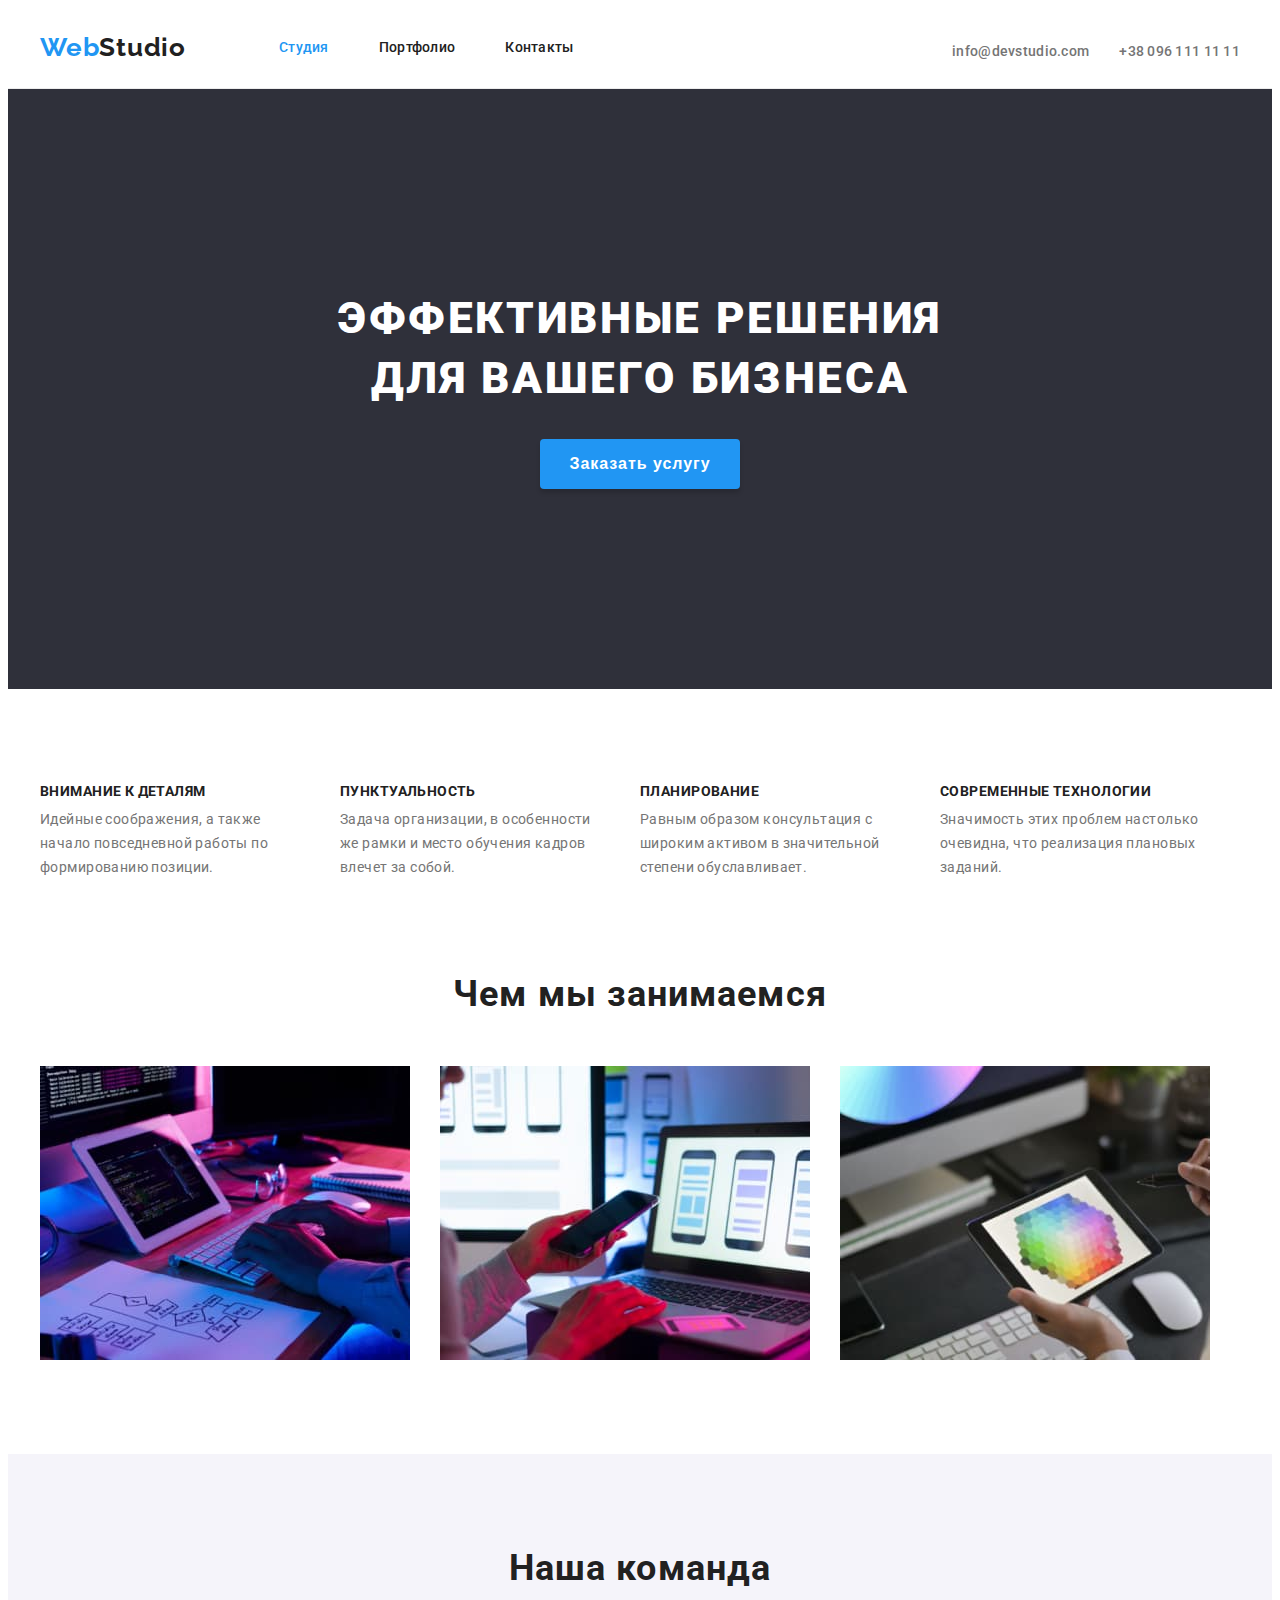
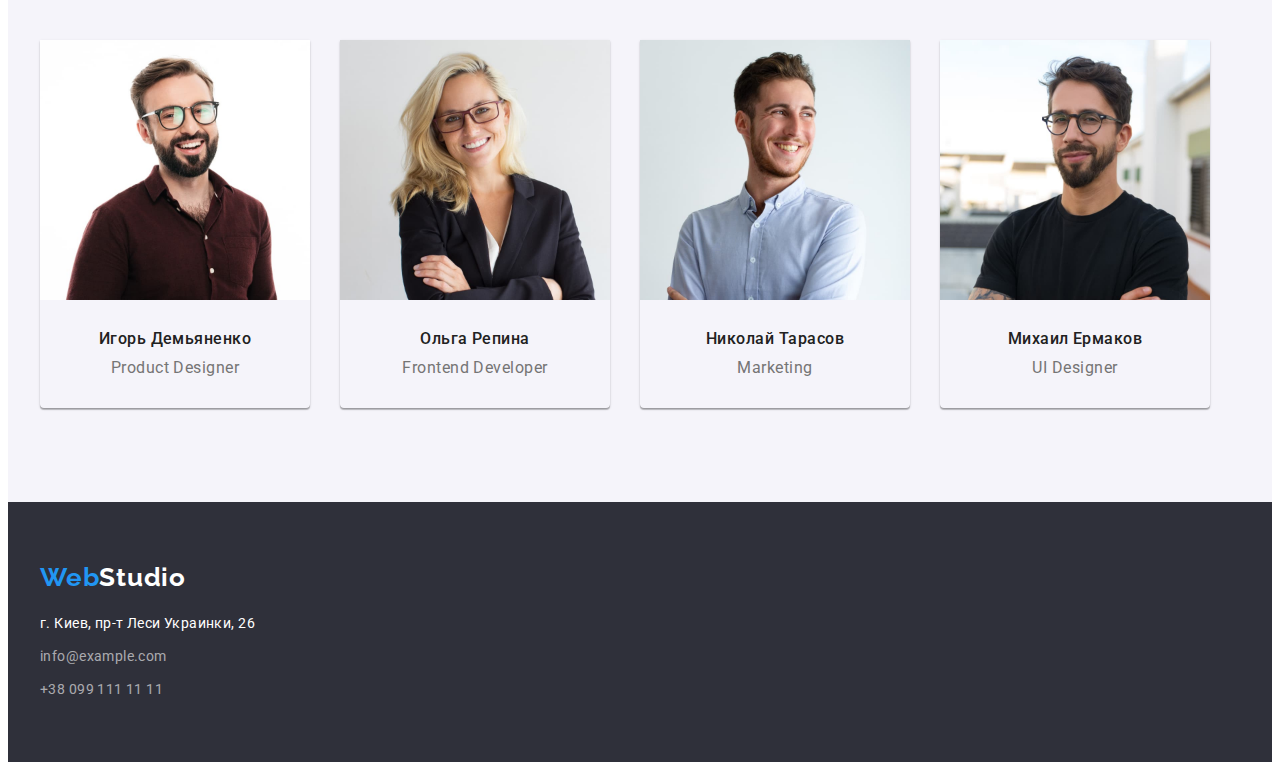
==== index.html @ 8a0d707d "добавляет исходные файлы" ====
<!DOCTYPE html>
<html lang="ru">
  <head>
    <meta charset="UTF-8" />
    <meta http-equiv="X-UA-Compatible" content="IE=edge" />
    <meta name="viewport" content="width=device-width, initial-scale=1.0" />
    <title>WebStudio - еффективные решения для вашего бизнеса</title>

    <link
      rel="stylesheet"
      href="https://cdnjs.cloudflare.com/ajax/libs/modern-normalize/1.1.0/modern-normalize.min.css"
      integrity="sha512-wpPYUAdjBVSE4KJnH1VR1HeZfpl1ub8YT/NKx4PuQ5NmX2tKuGu6U/JRp5y+Y8XG2tV+wKQpNHVUX03MfMFn9Q=="
      crossorigin="anonymous"
      referrerpolicy="no-referrer"
    />
    <link rel="preconnect" href="https://fonts.gstatic.com" />
    <link
      href="https://fonts.googleapis.com/css2?family=Raleway:wght@700&family=Roboto:wght@400;500;700;900&display=swap"
      rel="stylesheet"
    />
    <link rel="stylesheet" href="./css/styles.css" />
  </head>

  <body>
    <!--HEADER-->
    <header class="header">
      <div class="header-section container">
        <nav class="navigation">
          <div class="nav-container">
            <a class="logo" href="./">
              <span class="logo-icon-color" lang="en">Web</span>Studio</a
            >
            <ul class="menu">
              <div class="menu-section">
                <li class="menu-item">
                  <a class="menu-link current" href="./">Студия</a>
                </li>
                <li class="menu-item">
                  <a class="menu-link" href="./portfolio.html">Портфолио</a>
                </li>
                <li class="menu-item">
                  <a class="menu-link" href="">Контакты</a>
                </li>
              </div>
            </ul>
          </div>
        </nav>
        <ul class="info-list">
          <li class="info-point">
            <a class="mail-link" href="mailto:info@devstudio.com"
              >info@devstudio.com</a
            >
          </li>
          <li class="info-point">
            <a class="tel-link" href="tel:+380961111111">+38 096 111 11 11</a>
          </li>
        </ul>
      </div>
    </header>

    <main>
      <!--HERO-->
      <section class="hero">
        <div class="hero-section container">
          <h1 class="hero-header">
            Эффективные решения<br />
            для вашего бизнеса
          </h1>
          <button class="hero-button" type="button">Заказать услугу</button>
        </div>
      </section>

      <!--OUR QUALITIES-->
      <section class="section qualities">
        <div class="qualities-section container">
          <h2 hidden>Наши качества</h2>
          <ul class="qualities-list">
            <li class="qualities-point">
              <h3 class="qualities-name">Внимание к деталям</h3>
              <p class="qualities-description">
                Идейные соображения, а также начало повседневной работы по
                формированию позиции.
              </p>
            </li>
            <li class="qualities-point">
              <h3 class="qualities-name">Пунктуальность</h3>
              <p class="qualities-description">
                Задача организации, в особенности же рамки и место обучения
                кадров влечет за собой.
              </p>
            </li>
            <li class="qualities-point">
              <h3 class="qualities-name">Планирование</h3>
              <p class="qualities-description">
                Равным образом консультация с широким активом в значительной
                степени обуславливает.
              </p>
            </li>
            <li class="qualities-point">
              <h3 class="qualities-name">Современные технологии</h3>
              <p class="qualities-description">
                Значимость этих проблем настолько очевидна, что реализация
                плановых заданий.
              </p>
            </li>
          </ul>
        </div>
      </section>

      <!--OUR-TASKS-->
      <section class="tasks-section section">
        <div class="tasks-container container">
          <h2 class="tasks-header">Чем мы занимаемся</h2>
          <ul class="tasks-list">
            <li class="tasks-point">
              <img
                src="./images/tasks/wrighting-code.jpg"
                alt="разработчик пишет код"
                width="370"
                height="294"
              />
            </li>
            <li class="tasks-point">
              <img
                src="./images/tasks/testing.jpg"
                alt="сотрудник тестирует приложение"
                width="370"
                height="294"
              />
            </li>
            <li class="tasks-point">
              <img
                src="./images/tasks/making-design.jpg"
                alt="сотрудник разрабатывает дизайн"
                width="370"
                height="294"
              />
            </li>
          </ul>
        </div>
      </section>

      <!--TEAM-->
      <section class="team section">
        <div class="team-section container">
          <h2 class="team-header">Наша команда</h2>
          <ul class="team-list">
            <li class="team-point">
              <img
                src="./images/staff/ihor-demyanenko.jpg"
                alt="игорь демьяненко"
                width="270"
                height="260"
              />
              <div class="member-box">
                <h3 class="team-member">Игорь Демьяненко</h3>
                <p class="member-description" lang="en">Product Designer</p>
              </div>
            </li>
            <li class="team-point">
              <img
                src="./images/staff/olha-repina.jpg"
                alt="ольга репина"
                width="270"
                height="260"
              />
              <div class="member-box">
                <h3 class="team-member">Ольга Репина</h3>
                <p class="member-description" lang="en">Frontend Developer</p>
              </div>
            </li>
            <li class="team-point">
              <img
                src="./images/staff/nicolay-tarasov.jpg"
                alt="николай тарасов"
                width="270"
                height="260"
              />
              <div class="member-box">
                <h3 class="team-member">Николай Тарасов</h3>
                <p class="member-description" lang="en">Marketing</p>
              </div>
            </li>
            <li class="team-point">
              <img
                src="./images/staff/mikhail-ermakov.jpg"
                alt="михаил ермаков"
                width="270"
                height="260"
              />
              <div class="member-box">
                <h3 class="team-member">Михаил Ермаков</h3>
                <p class="member-description" lang="en">UI Designer</p>
              </div>
            </li>
          </ul>
        </div>
      </section>
    </main>

    <!--FOOTER-->
    <footer class="footer footer-section">
      <div class="container footer-container">
        <a class="logo logo-footer" href="./"
          ><span class="logo-icon-color" lang="en">Web</span
          ><span class="logo-icon-right" lang="en">Studio</span></a
        >
        <address class="adress">
          <ul class="adress-list">
            <li class="footer-location">
              <a
                class="location-link"
                href="https://goo.gl/maps/LH7wRKLAsP6Fqup57"
                target="_blank"
                rel="noopener, noreferrer"
                >г. Киев, пр-т Леси Украинки, 26</a
              >
            </li>
            <li>
              <a class="footer-mail" href="mailto:info@example.com"
                >info@example.com</a
              >
            </li>
            <li>
              <a class="footer-tel" href="tel:+380991111111"
                >+38 099 111 11 11</a
              >
            </li>
          </ul>
        </address>
      </div>
    </footer>
  </body>
</html>
---- css/styles.css ----
:root {
  --main-font: "Roboto", sans-serif;
  --secondary-font: "Raleway", sans-serif;
  --font-weight-main: 500;
  --font-weight-secondary: bold;
  --font-weight-p: 400;
  --font-weight-member: 500;

  --logo-icon-color-left: #2196f3;
  --logo-icon-color-right: #ffffff;
  --accent-color: #2196f3;
  --footer-accent-color: #ffffff;
  --main-font-color: #212121;
  --header-info-color: #757575;
  --hero-background-color: #2f303a;
  --hero-header-color: #ffffff;
  --hero-btn-color: #ffffff;
  --hero-btn-back-color: #2196f3;
  --description-color: #757575;
  --team-back-color: #f5f4fa;
  --footer-back-color: #2f303a;
  --location-link-color: #ffffff;
  --filter-accent-background-color: #2196f3;
  --filter-accent-font-color: #ffffff;
  --footer-main-color: rgba(255, 255, 255, 0.6);
}

/* СБРОС СТИЛЕЙ */

h1,
h2,
h3,
h4,
h5,
h6,
p {
  margin-top: 0;
  margin-bottom: 0;
}

ol,
ul {
  padding-top: 0;
  padding-bottom: 0;
  padding-left: 0;
  margin: 0 0;
}

img {
  display: block;
}

/* СБРОС СТИЛЕЙ END */

body {
  font-family: var(--main-font);
  font-weight: var(--font-weight-main);
  font-size: 14px;
  color: var(--main-font-color);
}

a {
  text-decoration: none;
  font-style: normal;
  color: var(--main-font-color);
}

li {
  list-style-type: none;
}

/* УТИЛИТЫ */

.visually-hidden {
  position: absolute;
  clip: rect(0 0 0 0);
  width: 1px;
  height: 1px;
  margin: -1px;
}

/* INDEX.HTML */
/* HEADER */

.container {
  margin: 0 auto;
  width: 1200px;
  padding-left: 15px;
  padding-right: 15px;
}

.section {
  padding-top: 94px;
  padding-bottom: 94px;
}

.footer-section {
  padding-top: 60px;
  padding-bottom: 60px;
}

/* УТИЛИТЫ END */

/* HEADER SECTION */

.header {
  border-bottom: 1px solid #ececec;
}

.header-section {
  display: flex;
  margin-left: auto;
  margin-right: auto;
  align-items: baseline;
}

.nav-container {
  display: flex;
  align-items: center;
}

.info-list {
  display: flex;
  margin-left: auto;
}

.info-point:not(:last-child) {
  margin-right: 30px;
}

.logo {
  font-family: var(--secondary-font);
  font-family: Raleway;
  font-weight: var(--font-weight-secondary);
  font-size: 26px;
  line-height: 1.19;
  letter-spacing: 0.03em;
  color: var(--main-font-color);
  text-decoration: none;

  margin-right: 93px;
  padding-top: 24px;
  padding-bottom: 25px;
}

.logo-icon-color {
  color: var(--logo-icon-color-left);
}

.menu {
  display: flex;
}

.menu-section {
  display: flex;
  width: 294px;
}

.menu-link {
  line-height: 1.14;
  letter-spacing: 0.02em;
  color: #212121;

  padding-top: 32px;
  padding-bottom: 32px;
}

.menu-item:not(:last-child) {
  margin-right: 50px;
}

.menu-link.current {
  color: var(--accent-color);
}

.menu-link:hover,
.menu-link:focus {
  color: var(--accent-color);
}

.mail-link {
  line-height: 1.14;
  letter-spacing: 0.02em;
  color: var(--header-info-color);

  padding-top: 32px;
  padding-bottom: 32px;
}
.tel-link {
  line-height: 1.14;
  letter-spacing: 0.02em;
  color: var(--header-info-color);

  padding-top: 32px;
  padding-bottom: 32px;
}
.mail-link:hover,
.tel-link:hover {
  color: var(--accent-color);
}
.mail-link:focus,
.tel-link:focus {
  color: var(--accent-color);
}
/* HEADER END */

/* HERO */
.hero {
  padding-top: 200px;
  padding-bottom: 200px;
  background-color: var(--hero-background-color);
}

.hero-section {
  display: flex;
  flex-direction: column;

  align-items: center;
  justify-content: center;
}

.hero-header {
  display: inline-block;
  font-family: var(--main-font);
  font-weight: 900;
  font-size: 44px;
  line-height: 1.36;

  margin-right: 452px;
  margin-left: 452px;
  margin-bottom: 30px;
  width: 696px;

  text-align: center;
  letter-spacing: 0.06em;
  text-transform: uppercase;
  color: var(--hero-header-color);
}

.hero-button {
  display: inline-block;
  width: 200px;
  padding-top: 10px;
  padding-right: 10px;
  padding-bottom: 10px;
  padding-left: 10px;

  border: 0px;
  border-radius: 4px;
  box-shadow: 0px 4px 4px rgba(0, 0, 0, 0.15);

  font-weight: var(--font-weight-secondary);
  font-size: 16px;
  line-height: 1.87;
  letter-spacing: 0.06em;
  background-color: var(--hero-btn-back-color);
  color: var(--hero-btn-color);
  cursor: pointer;
}
/* HERO END */

/* OUR QUALITIES */

.qualities {
  display: flex;
}

.qualities-list {
  display: flex;
}

.qualities-point:not(last-child) {
  margin-right: 30px;
}
.qualities-point {
  display: block;
  width: 270px;
}

.qualities-name {
  display: inline-block;
  margin-bottom: 9px;

  font-size: 14px;
  font-weight: var(--font-weight-secondary);
  line-height: 1.14;
  letter-spacing: 0.03em;
  text-transform: uppercase;
  color: var(--main-font-color);
}

.qualities-description {
  font-size: 14px;
  font-weight: var(--font-weight-p);
  line-height: 1.71;
  letter-spacing: 0.03em;
  color: var(--description-color);
}
/* OUR QUALITIES END */

/* TASKS */

.tasks-section {
  display: flex;
  flex-direction: column;
  padding-top: 0;
}

.tasks-header {
  display: block;
  margin-left: auto;
  margin-right: auto;
  margin-bottom: 50px;
}

.tasks-point {
  display: block;
}

.tasks-point:not(:last-child) {
  margin-right: 30px;
}

.tasks-list {
  display: flex;
}

.tasks-header {
  font-weight: var(--font-weight-secondary);
  font-size: 36px;
  line-height: 1.16;
  text-align: center;
  letter-spacing: 0.03em;
  color: var(--main-font-color);
}
/* TASKS END */

/* TEAM */
.team-list {
  display: flex;
}

.team-point {
  display: block;
  box-shadow: 0px 1px 3px rgba(0, 0, 0, 0.12), 0px 1px 1px rgba(0, 0, 0, 0.14),
    0px 2px 1px rgba(0, 0, 0, 0.2);
  border-radius: 0px 0px 4px 4px;
}

.team-point:not(last-child) {
  margin-right: 30px;
}

.team {
  background: var(--team-back-color);
}

.team-section {
  display: flex;
  flex-direction: column;
}

.team-header {
  display: inline-block;
  margin-bottom: 50px;

  font-weight: var(--font-weight-secondary);
  font-size: 36px;
  line-height: 1.16;
  text-align: center;
  letter-spacing: 0.03em;
  color: var(--main-font-color);
}

.member-box {
  display: flex;
  flex-direction: column;
  padding-top: 30px;
  padding-bottom: 30px;
}

.team-member {
  display: inline-block;

  font-size: 16px;
  font-weight: var(--font-weight-member);
  line-height: 1.18;
  text-align: center;
  letter-spacing: 0.03em;
}

.member-description {
  display: inline-block;
  margin-top: 10px;

  font-weight: 400;
  font-size: 16px;
  line-height: 1.18;
  text-align: center;
  letter-spacing: 0.03em;
  color: var(--description-color);
}
/* TEAM END */

/* FOOTER */

.footer-container {
  display: flex;
  flex-direction: column;
}

.footer {
  background-color: var(--footer-back-color);
}

.logo-footer {
  width: 145px;
  padding-top: 0;
  padding-bottom: 0;
  margin-right: 0;
  margin-bottom: 20px;
}

.logo-icon-right {
  color: var(--logo-icon-color-right);
}

.location-link {
  font-weight: 400;
  font-style: normal;
  line-height: 1.71;
  letter-spacing: 0.03em;
  color: var(--location-link-color);
}

.location-link:hover,
.location-link:focus {
  color: var(--accent-color);
}

.footer-mail,
.footer-tel {
  font-weight: 400;
  line-height: 1.71;
  letter-spacing: 0.03em;
  color: var(--footer-main-color);
}
.footer-mail:hover,
.footer-tel:hover,
.footer-mail:focus,
.footer-tel:focus {
  color: var(--footer-accent-color);
}

.adress li:not(:last-child) {
  margin-bottom: 9px;
  margin-right: auto;
}
/* FOOER END */

/* PORTFOLIO */

/* PORTFOLIO FILTER */

.filter-section {
  display: flex;
  justify-content: center;
  margin-top: 0;
  margin-bottom: 50px;
  margin-left: auto;
  margin-right: auto;
}

.filter-section .filter-point:not(:last-child) {
  margin-right: 8px;
}

.filter-point:not(:last-child) {
  margin-right: 8px;
}

.filter-button {
  font-family: inherit;
  font-size: 16px;
  font-weight: 500;
  line-height: 26px;
  text-align: center;
  letter-spacing: 0.03em;
  color: var(--main-font-color);
  cursor: pointer;

  background: #f5f4fa;
  border: none;
  border-radius: 4px;

  padding: 6px 22px 6px 22px;
}

.filter-button:hover,
.filter-button:focus {
  color: var(--filter-accent-font-color);
  background-color: var(--filter-accent-background-color);

  box-shadow: 0px 3px 1px rgba(0, 0, 0, 0.1), 0px 1px 2px rgba(0, 0, 0, 0.08),
    0px 2px 2px rgba(0, 0, 0, 0.12);
}
/* PORTFOLIO FILTER END */

/* PORTFOLIO ITEMS */

.portfolio-list {
  display: flex;
  flex-wrap: wrap;
  justify-content: center;
}

.portfolio-point {
  display: flex;
  flex-direction: column;
  align-items: center;
  width: 370px;
}

.portfolio-point:not(:nth-child(3n + 3)) {
  margin-right: 30px;
}

.portfolio-point:nth-last-child(n + 4) {
  margin-bottom: 30px;
}

.project-info {
  padding: 20px 24px;
  border-right: 1px solid #eeeeee;
  border-bottom: 1px solid #eeeeee;
  border-left: 1px solid #eeeeee;
}

.portfolio-project {
  margin-bottom: 4px;

  font-weight: var(--font-weight-secondary);
  font-size: 18px;
  line-height: 2;
  letter-spacing: 0.06em;
  color: var(--main-font-color);
}

.project-description {
  font-weight: 400;
  font-size: 16px;
  line-height: 1.87;
  letter-spacing: 0.03em;
  color: var(--description-color);
}
/* PORTFOLIO ITEMS END */
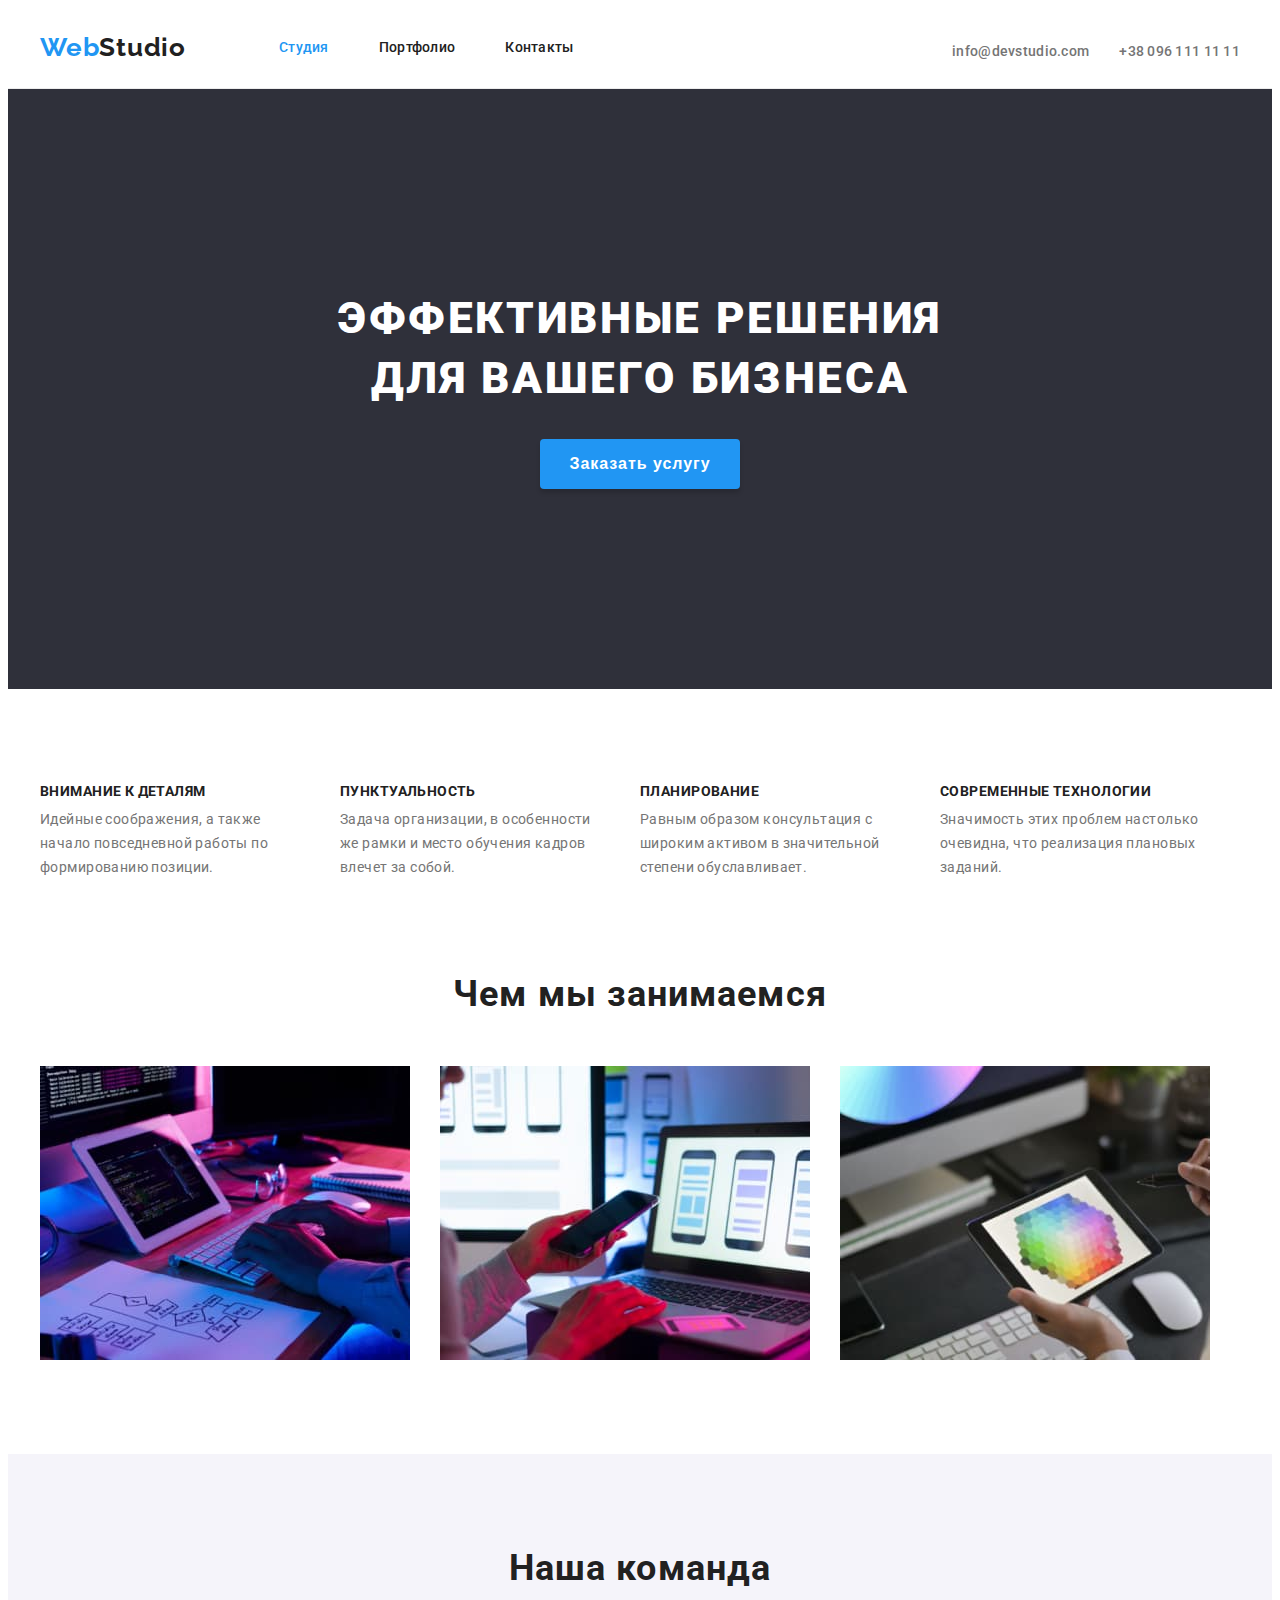
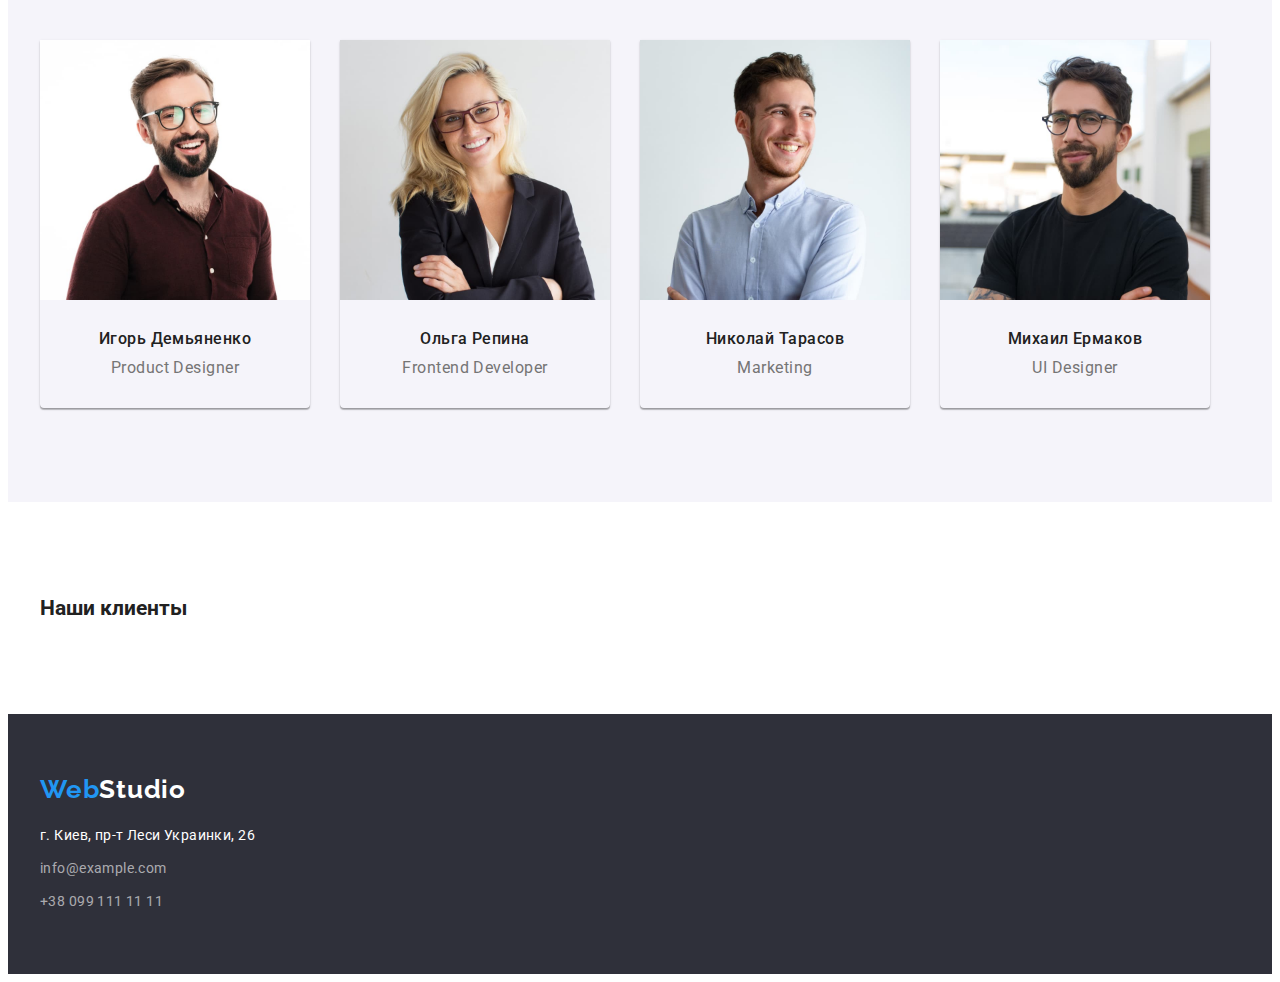
==== commit 006f22b7: "добавляет секцию клиентов" ====
--- a/index.html
+++ b/index.html
@@ -1,234 +1,209 @@
 <!DOCTYPE html>
 <html lang="ru">
-  <head>
-    <meta charset="UTF-8" />
-    <meta http-equiv="X-UA-Compatible" content="IE=edge" />
-    <meta name="viewport" content="width=device-width, initial-scale=1.0" />
-    <title>WebStudio - еффективные решения для вашего бизнеса</title>
-
-    <link
-      rel="stylesheet"
-      href="https://cdnjs.cloudflare.com/ajax/libs/modern-normalize/1.1.0/modern-normalize.min.css"
-      integrity="sha512-wpPYUAdjBVSE4KJnH1VR1HeZfpl1ub8YT/NKx4PuQ5NmX2tKuGu6U/JRp5y+Y8XG2tV+wKQpNHVUX03MfMFn9Q=="
-      crossorigin="anonymous"
-      referrerpolicy="no-referrer"
-    />
-    <link rel="preconnect" href="https://fonts.gstatic.com" />
-    <link
-      href="https://fonts.googleapis.com/css2?family=Raleway:wght@700&family=Roboto:wght@400;500;700;900&display=swap"
-      rel="stylesheet"
-    />
-    <link rel="stylesheet" href="./css/styles.css" />
-  </head>
-
-  <body>
-    <!--HEADER-->
-    <header class="header">
-      <div class="header-section container">
-        <nav class="navigation">
-          <div class="nav-container">
-            <a class="logo" href="./">
-              <span class="logo-icon-color" lang="en">Web</span>Studio</a
-            >
-            <ul class="menu">
-              <div class="menu-section">
-                <li class="menu-item">
-                  <a class="menu-link current" href="./">Студия</a>
-                </li>
-                <li class="menu-item">
-                  <a class="menu-link" href="./portfolio.html">Портфолио</a>
-                </li>
-                <li class="menu-item">
-                  <a class="menu-link" href="">Контакты</a>
-                </li>
-              </div>
-            </ul>
-          </div>
-        </nav>
-        <ul class="info-list">
-          <li class="info-point">
-            <a class="mail-link" href="mailto:info@devstudio.com"
-              >info@devstudio.com</a
-            >
-          </li>
-          <li class="info-point">
-            <a class="tel-link" href="tel:+380961111111">+38 096 111 11 11</a>
-          </li>
-        </ul>
-      </div>
-    </header>
-
-    <main>
-      <!--HERO-->
-      <section class="hero">
-        <div class="hero-section container">
-          <h1 class="hero-header">
-            Эффективные решения<br />
-            для вашего бизнеса
-          </h1>
-          <button class="hero-button" type="button">Заказать услугу</button>
-        </div>
-      </section>
-
-      <!--OUR QUALITIES-->
-      <section class="section qualities">
-        <div class="qualities-section container">
-          <h2 hidden>Наши качества</h2>
-          <ul class="qualities-list">
-            <li class="qualities-point">
-              <h3 class="qualities-name">Внимание к деталям</h3>
-              <p class="qualities-description">
-                Идейные соображения, а также начало повседневной работы по
-                формированию позиции.
-              </p>
-            </li>
-            <li class="qualities-point">
-              <h3 class="qualities-name">Пунктуальность</h3>
-              <p class="qualities-description">
-                Задача организации, в особенности же рамки и место обучения
-                кадров влечет за собой.
-              </p>
-            </li>
-            <li class="qualities-point">
-              <h3 class="qualities-name">Планирование</h3>
-              <p class="qualities-description">
-                Равным образом консультация с широким активом в значительной
-                степени обуславливает.
-              </p>
-            </li>
-            <li class="qualities-point">
-              <h3 class="qualities-name">Современные технологии</h3>
-              <p class="qualities-description">
-                Значимость этих проблем настолько очевидна, что реализация
-                плановых заданий.
-              </p>
-            </li>
+
+<head>
+  <meta charset="UTF-8" />
+  <meta http-equiv="X-UA-Compatible" content="IE=edge" />
+  <meta name="viewport" content="width=device-width, initial-scale=1.0" />
+  <title>WebStudio - еффективные решения для вашего бизнеса</title>
+
+  <link rel="stylesheet" href="https://cdnjs.cloudflare.com/ajax/libs/modern-normalize/1.1.0/modern-normalize.min.css"
+    integrity="sha512-wpPYUAdjBVSE4KJnH1VR1HeZfpl1ub8YT/NKx4PuQ5NmX2tKuGu6U/JRp5y+Y8XG2tV+wKQpNHVUX03MfMFn9Q=="
+    crossorigin="anonymous" referrerpolicy="no-referrer" />
+  <link rel="preconnect" href="https://fonts.gstatic.com" />
+  <link href="https://fonts.googleapis.com/css2?family=Raleway:wght@700&family=Roboto:wght@400;500;700;900&display=swap"
+    rel="stylesheet" />
+  <link rel="stylesheet" href="./css/styles.css" />
+</head>
+
+<body>
+  <!--HEADER-->
+  <header class="header">
+    <div class="header-section container">
+      <nav class="navigation">
+        <div class="nav-container">
+          <a class="logo" href="./">
+            <span class="logo-icon-color" lang="en">Web</span>Studio</a>
+          <ul class="menu">
+            <div class="menu-section">
+              <li class="menu-item">
+                <a class="menu-link current" href="./">Студия</a>
+              </li>
+              <li class="menu-item">
+                <a class="menu-link" href="./portfolio.html">Портфолио</a>
+              </li>
+              <li class="menu-item">
+                <a class="menu-link" href="">Контакты</a>
+              </li>
+            </div>
           </ul>
         </div>
-      </section>
-
-      <!--OUR-TASKS-->
-      <section class="tasks-section section">
-        <div class="tasks-container container">
-          <h2 class="tasks-header">Чем мы занимаемся</h2>
-          <ul class="tasks-list">
-            <li class="tasks-point">
-              <img
-                src="./images/tasks/wrighting-code.jpg"
-                alt="разработчик пишет код"
-                width="370"
-                height="294"
-              />
-            </li>
-            <li class="tasks-point">
-              <img
-                src="./images/tasks/testing.jpg"
-                alt="сотрудник тестирует приложение"
-                width="370"
-                height="294"
-              />
-            </li>
-            <li class="tasks-point">
-              <img
-                src="./images/tasks/making-design.jpg"
-                alt="сотрудник разрабатывает дизайн"
-                width="370"
-                height="294"
-              />
-            </li>
-          </ul>
-        </div>
-      </section>
-
-      <!--TEAM-->
-      <section class="team section">
-        <div class="team-section container">
-          <h2 class="team-header">Наша команда</h2>
-          <ul class="team-list">
-            <li class="team-point">
-              <img
-                src="./images/staff/ihor-demyanenko.jpg"
-                alt="игорь демьяненко"
-                width="270"
-                height="260"
-              />
-              <div class="member-box">
-                <h3 class="team-member">Игорь Демьяненко</h3>
-                <p class="member-description" lang="en">Product Designer</p>
-              </div>
-            </li>
-            <li class="team-point">
-              <img
-                src="./images/staff/olha-repina.jpg"
-                alt="ольга репина"
-                width="270"
-                height="260"
-              />
-              <div class="member-box">
-                <h3 class="team-member">Ольга Репина</h3>
-                <p class="member-description" lang="en">Frontend Developer</p>
-              </div>
-            </li>
-            <li class="team-point">
-              <img
-                src="./images/staff/nicolay-tarasov.jpg"
-                alt="николай тарасов"
-                width="270"
-                height="260"
-              />
-              <div class="member-box">
-                <h3 class="team-member">Николай Тарасов</h3>
-                <p class="member-description" lang="en">Marketing</p>
-              </div>
-            </li>
-            <li class="team-point">
-              <img
-                src="./images/staff/mikhail-ermakov.jpg"
-                alt="михаил ермаков"
-                width="270"
-                height="260"
-              />
-              <div class="member-box">
-                <h3 class="team-member">Михаил Ермаков</h3>
-                <p class="member-description" lang="en">UI Designer</p>
-              </div>
-            </li>
-          </ul>
-        </div>
-      </section>
-    </main>
-
-    <!--FOOTER-->
-    <footer class="footer footer-section">
-      <div class="container footer-container">
-        <a class="logo logo-footer" href="./"
-          ><span class="logo-icon-color" lang="en">Web</span
-          ><span class="logo-icon-right" lang="en">Studio</span></a
-        >
-        <address class="adress">
-          <ul class="adress-list">
-            <li class="footer-location">
-              <a
-                class="location-link"
-                href="https://goo.gl/maps/LH7wRKLAsP6Fqup57"
-                target="_blank"
-                rel="noopener, noreferrer"
-                >г. Киев, пр-т Леси Украинки, 26</a
-              >
-            </li>
-            <li>
-              <a class="footer-mail" href="mailto:info@example.com"
-                >info@example.com</a
-              >
-            </li>
-            <li>
-              <a class="footer-tel" href="tel:+380991111111"
-                >+38 099 111 11 11</a
-              >
-            </li>
-          </ul>
-        </address>
-      </div>
-    </footer>
-  </body>
-</html>
+      </nav>
+      <ul class="info-list">
+        <li class="info-point">
+          <a class="mail-link" href="mailto:info@devstudio.com">info@devstudio.com</a>
+        </li>
+        <li class="info-point">
+          <a class="tel-link" href="tel:+380961111111">+38 096 111 11 11</a>
+        </li>
+      </ul>
+    </div>
+  </header>
+
+  <main>
+    <!--HERO-->
+    <section class="hero">
+      <div class="hero-section container">
+        <h1 class="hero-header">
+          Эффективные решения<br />
+          для вашего бизнеса
+        </h1>
+        <button class="hero-button" type="button">Заказать услугу</button>
+      </div>
+    </section>
+
+    <!--OUR QUALITIES-->
+    <section class="section qualities">
+      <div class="qualities-section container">
+        <h2 hidden>Наши качества</h2>
+        <ul class="qualities-list">
+          <li class="qualities-point">
+            <h3 class="qualities-name">Внимание к деталям</h3>
+            <p class="qualities-description">
+              Идейные соображения, а также начало повседневной работы по
+              формированию позиции.
+            </p>
+          </li>
+          <li class="qualities-point">
+            <h3 class="qualities-name">Пунктуальность</h3>
+            <p class="qualities-description">
+              Задача организации, в особенности же рамки и место обучения
+              кадров влечет за собой.
+            </p>
+          </li>
+          <li class="qualities-point">
+            <h3 class="qualities-name">Планирование</h3>
+            <p class="qualities-description">
+              Равным образом консультация с широким активом в значительной
+              степени обуславливает.
+            </p>
+          </li>
+          <li class="qualities-point">
+            <h3 class="qualities-name">Современные технологии</h3>
+            <p class="qualities-description">
+              Значимость этих проблем настолько очевидна, что реализация
+              плановых заданий.
+            </p>
+          </li>
+        </ul>
+      </div>
+    </section>
+
+    <!--OUR-TASKS-->
+    <section class="tasks-section section">
+      <div class="tasks-container container">
+        <h2 class="tasks-header">Чем мы занимаемся</h2>
+        <ul class="tasks-list">
+          <li class="tasks-point">
+            <img src="./images/tasks/wrighting-code.jpg" alt="разработчик пишет код" width="370" height="294" />
+          </li>
+          <li class="tasks-point">
+            <img src="./images/tasks/testing.jpg" alt="сотрудник тестирует приложение" width="370" height="294" />
+          </li>
+          <li class="tasks-point">
+            <img src="./images/tasks/making-design.jpg" alt="сотрудник разрабатывает дизайн" width="370" height="294" />
+          </li>
+        </ul>
+      </div>
+    </section>
+
+    <!--TEAM-->
+    <section class="team section">
+      <div class="team-section container">
+        <h2 class="team-header">Наша команда</h2>
+        <ul class="team-list">
+          <li class="team-point">
+            <img src="./images/staff/ihor-demyanenko.jpg" alt="игорь демьяненко" width="270" height="260" />
+            <div class="member-box">
+              <h3 class="team-member">Игорь Демьяненко</h3>
+              <p class="member-description" lang="en">Product Designer</p>
+            </div>
+          </li>
+          <li class="team-point">
+            <img src="./images/staff/olha-repina.jpg" alt="ольга репина" width="270" height="260" />
+            <div class="member-box">
+              <h3 class="team-member">Ольга Репина</h3>
+              <p class="member-description" lang="en">Frontend Developer</p>
+            </div>
+          </li>
+          <li class="team-point">
+            <img src="./images/staff/nicolay-tarasov.jpg" alt="николай тарасов" width="270" height="260" />
+            <div class="member-box">
+              <h3 class="team-member">Николай Тарасов</h3>
+              <p class="member-description" lang="en">Marketing</p>
+            </div>
+          </li>
+          <li class="team-point">
+            <img src="./images/staff/mikhail-ermakov.jpg" alt="михаил ермаков" width="270" height="260" />
+            <div class="member-box">
+              <h3 class="team-member">Михаил Ермаков</h3>
+              <p class="member-description" lang="en">UI Designer</p>
+            </div>
+          </li>
+        </ul>
+      </div>
+    </section>
+  </main>
+
+  <!-- OUR CLIENTS -->
+
+  <section class="clients-section section">
+    <div class="clients-container container">
+      <h2>Наши клиенты</h2>
+      <ul class="clients-list">
+        <li>
+          <a href=""></a>
+        </li>
+        <li>
+          <a href=""></a>
+        </li>
+        <li>
+          <a href=""></a>
+        </li>
+        <li>
+          <a href=""></a>
+        </li>
+        <li>
+          <a href=""></a>
+        </li>
+        <li>
+          <a href=""></a>
+        </li>
+      </ul>
+    </div>
+  </section>
+
+  <!--FOOTER-->
+  <footer class="footer footer-section">
+    <div class="container footer-container">
+      <a class="logo logo-footer" href="./"><span class="logo-icon-color" lang="en">Web</span><span
+          class="logo-icon-right" lang="en">Studio</span></a>
+      <address class="adress">
+        <ul class="adress-list">
+          <li class="footer-location">
+            <a class="location-link" href="https://goo.gl/maps/LH7wRKLAsP6Fqup57" target="_blank"
+              rel="noopener, noreferrer">г. Киев, пр-т Леси Украинки, 26</a>
+          </li>
+          <li>
+            <a class="footer-mail" href="mailto:info@example.com">info@example.com</a>
+          </li>
+          <li>
+            <a class="footer-tel" href="tel:+380991111111">+38 099 111 11 11</a>
+          </li>
+        </ul>
+      </address>
+    </div>
+  </footer>
+</body>
+
+</html>--- a/css/styles.css
+++ b/css/styles.css
@@ -521,6 +521,13 @@
   width: 370px;
 }
 
+.portfolio-point:hover {
+  box-shadow:
+    0px 1px 1px rgba(0, 0, 0, 0.12),
+    0px 4px 4px rgba(0, 0, 0, 0.06),
+    1px 4px 6px rgba(0, 0, 0, 0.16);
+}
+
 .portfolio-point:not(:nth-child(3n + 3)) {
   margin-right: 30px;
 }
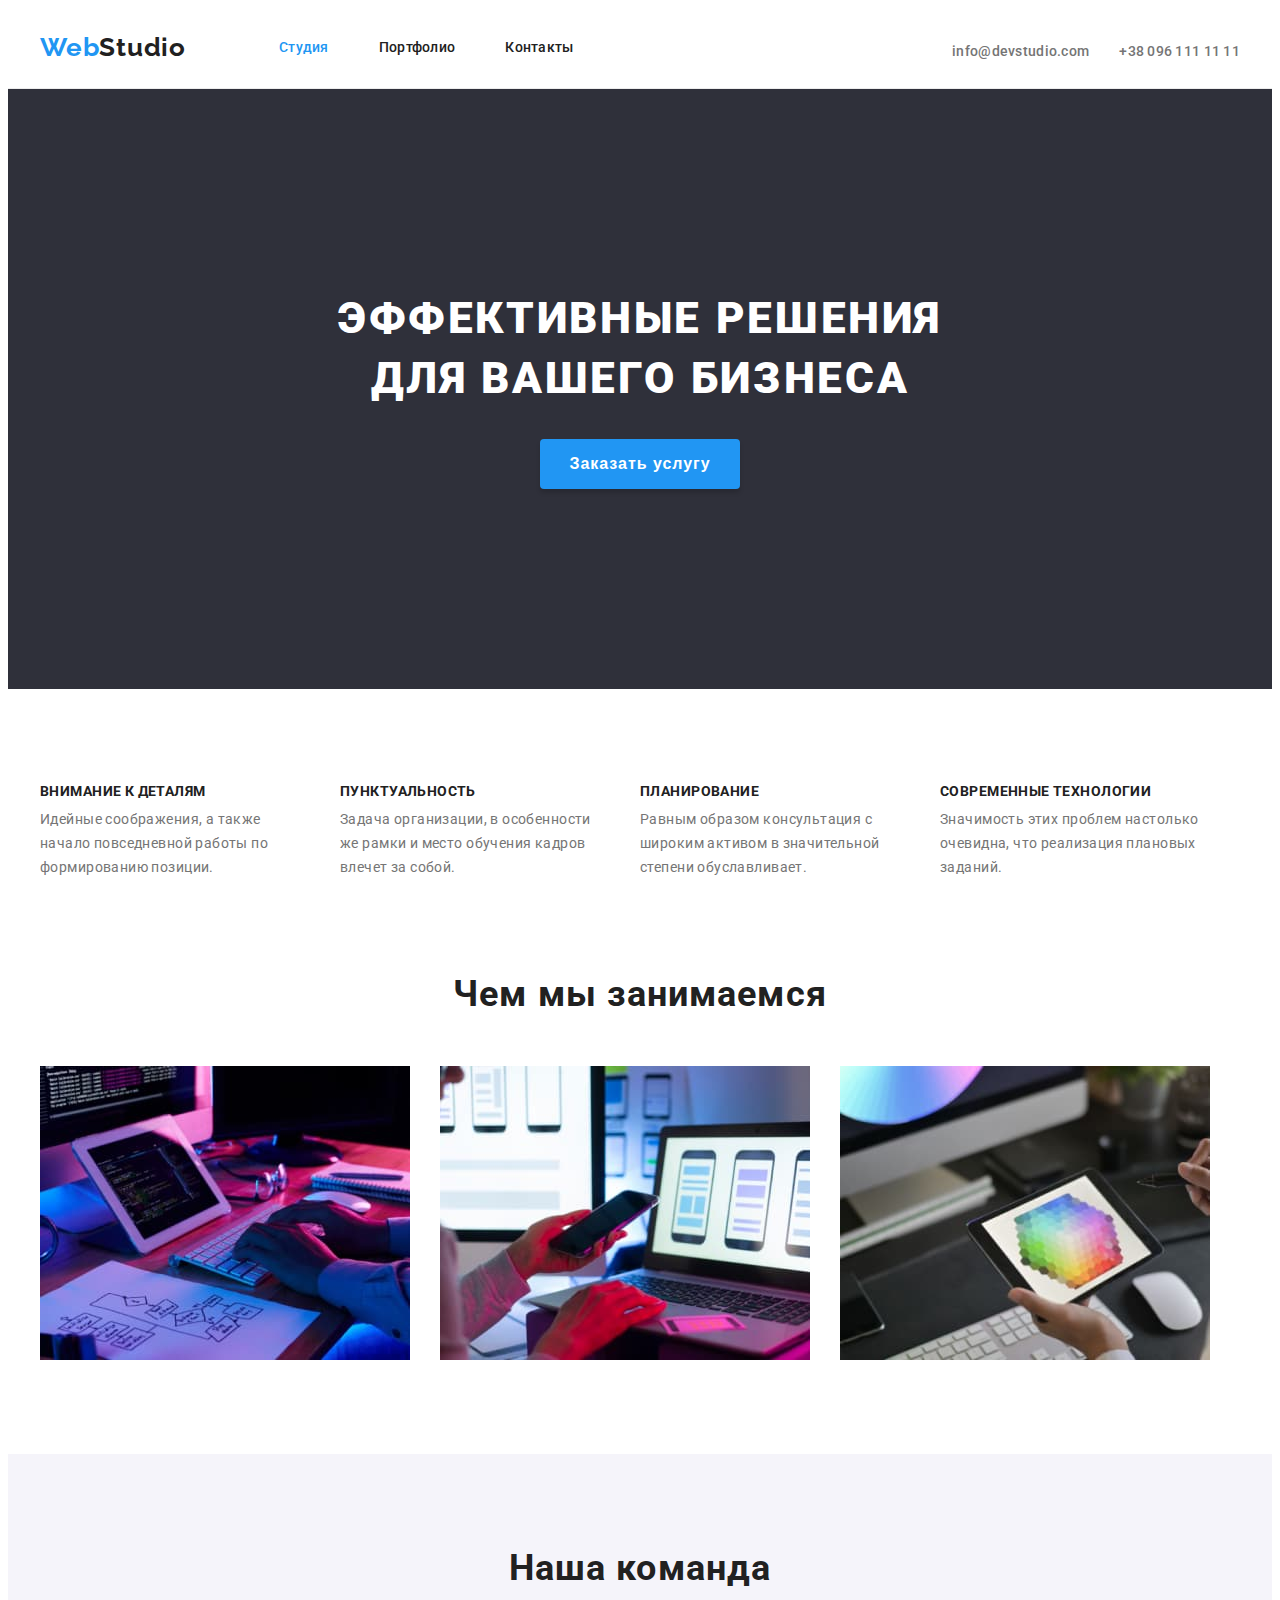
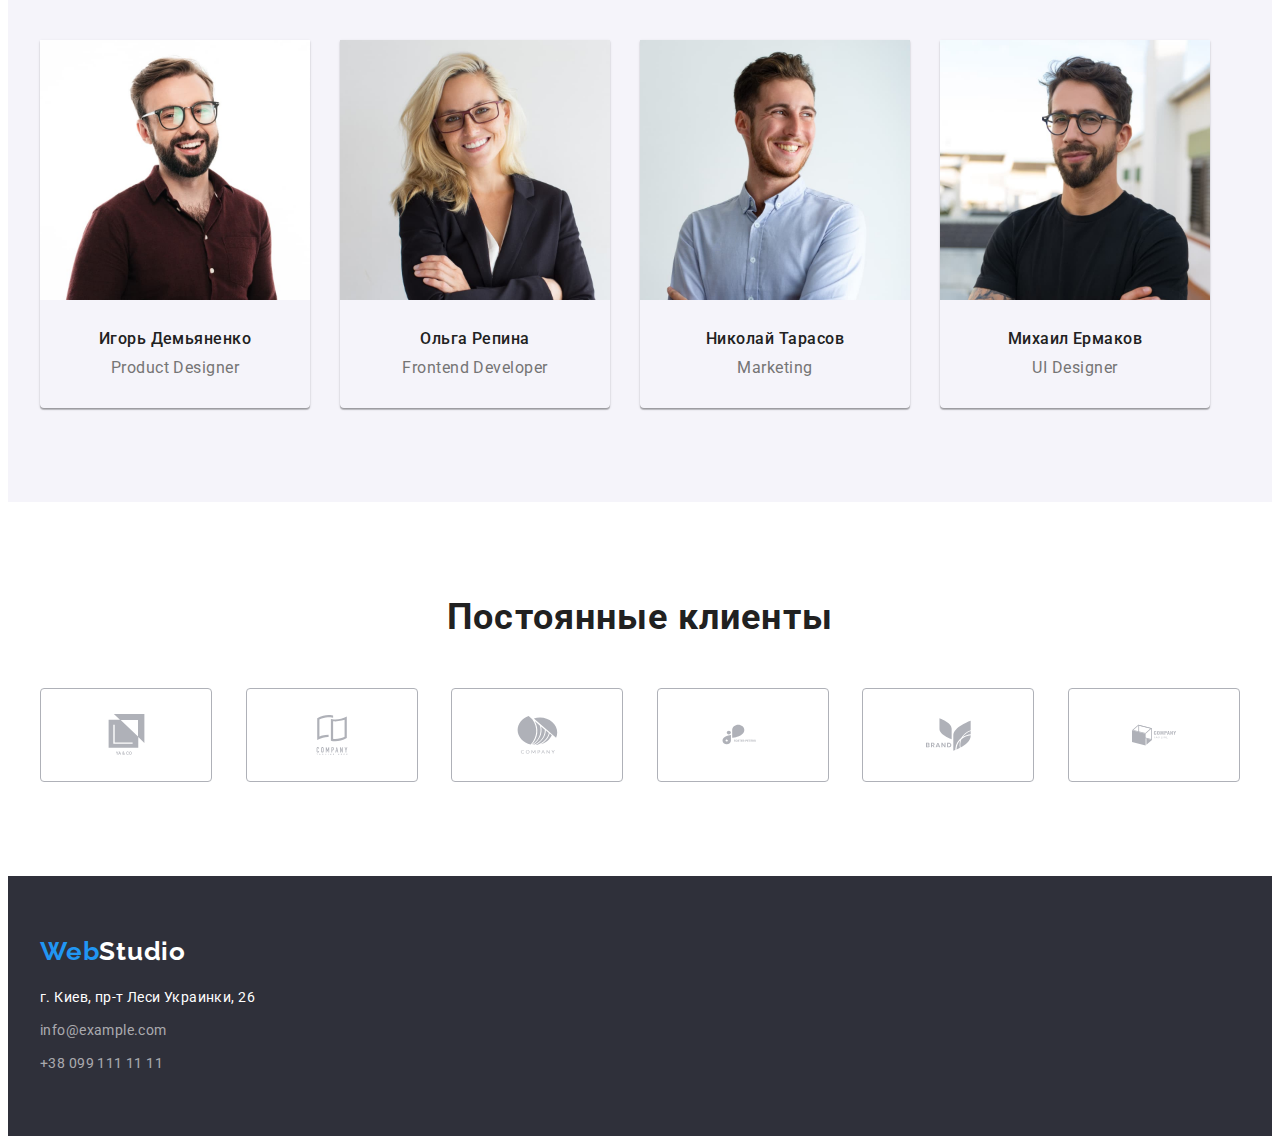
==== commit d20881c1: "checkpoint" ====
--- a/index.html
+++ b/index.html
@@ -159,25 +159,49 @@
 
   <section class="clients-section section">
     <div class="clients-container container">
-      <h2>Наши клиенты</h2>
-      <ul class="clients-list">
-        <li>
-          <a href=""></a>
-        </li>
-        <li>
-          <a href=""></a>
-        </li>
-        <li>
-          <a href=""></a>
-        </li>
-        <li>
-          <a href=""></a>
-        </li>
-        <li>
-          <a href=""></a>
-        </li>
-        <li>
-          <a href=""></a>
+      <h2 class="clients-header">Постоянные клиенты</h2>
+      <ul class="client-list">
+        <li class="client-point">
+          <a class="client-link" href="">
+            <svg class="client-icon" width=41px height=47px>
+              <use href="./images/icons.svg#icon-company-yaco"></use>
+            </svg>
+          </a>
+        </li>
+        <li class="client-point">
+          <a class="client-link" href="">
+            <svg class="client-icon" width=40px height=52px>
+              <use href="./images/icons.svg#icon-company-pages"></use>
+            </svg>
+          </a>
+        </li>
+        <li class="client-point">
+          <a class="client-link" href="">
+            <svg class="client-icon" width=43px height=41px>
+              <use href="./images/icons.svg#icon-company-slices"></use>
+            </svg>
+          </a>
+        </li>
+        <li class="client-point">
+          <a class="client-link" href="">
+            <svg class="client-icon" width=84px height=41px>
+              <use href="./images/icons.svg#icon-foster-peters"></use>
+            </svg>
+          </a>
+        </li>
+        <li class="client-point">
+          <a class="client-link" href="">
+            <svg class="client-icon" width=63px height=45px>
+              <use href="./images/icons.svg#icon-brand-leaves"></use>
+            </svg>
+          </a>
+        </li>
+        <li class="client-point">
+          <a class="client-link" href="">
+            <svg class="client-icon" width=94px height=44px>
+              <use href="./images/icons.svg#icon-company-box"></use>
+            </svg>
+          </a>
         </li>
       </ul>
     </div>
--- a/css/styles.css
+++ b/css/styles.css
@@ -6,6 +6,7 @@
   --font-weight-p: 400;
   --font-weight-member: 500;
 
+  --clients-accent-color:#2196F3;
   --logo-icon-color-left: #2196f3;
   --logo-icon-color-right: #ffffff;
   --accent-color: #2196f3;
@@ -402,6 +403,60 @@
 }
 /* TEAM END */
 
+/* CLIENTS */
+
+.clients-container {
+  display: flex;
+  flex-direction: column;
+}
+
+.clients-header {
+  align-self: center;
+  margin-bottom: 50px;
+
+  font-weight: var(--font-weight-secondary);
+  font-size: 36px;
+  line-height: 42px;
+  text-align: center;
+  letter-spacing: 0.03em;
+}
+
+
+.client-list {
+  display: flex;
+  justify-content: space-between;
+}
+
+.client-point {
+  width: 170px;
+  height: 92px;
+  border: 1px solid #AFB1B8;
+  border-radius: 4px;
+}
+
+.client-point:hover,
+.client-point:focus {
+  border: 1px solid  var(--clients-accent-color);
+  border-radius: 4px;
+}
+
+.client-link {
+  display: flex;
+  justify-content: center;
+  align-items: center;
+  width: 100%;
+  height: 100%;
+}
+
+.client-link:hover .client-icon,
+.client-link:focus .client-icon {
+  fill: var(--clients-accent-color);
+}
+
+
+
+/* CLIENTS END */
+
 /* FOOTER */
 
 .footer-container {
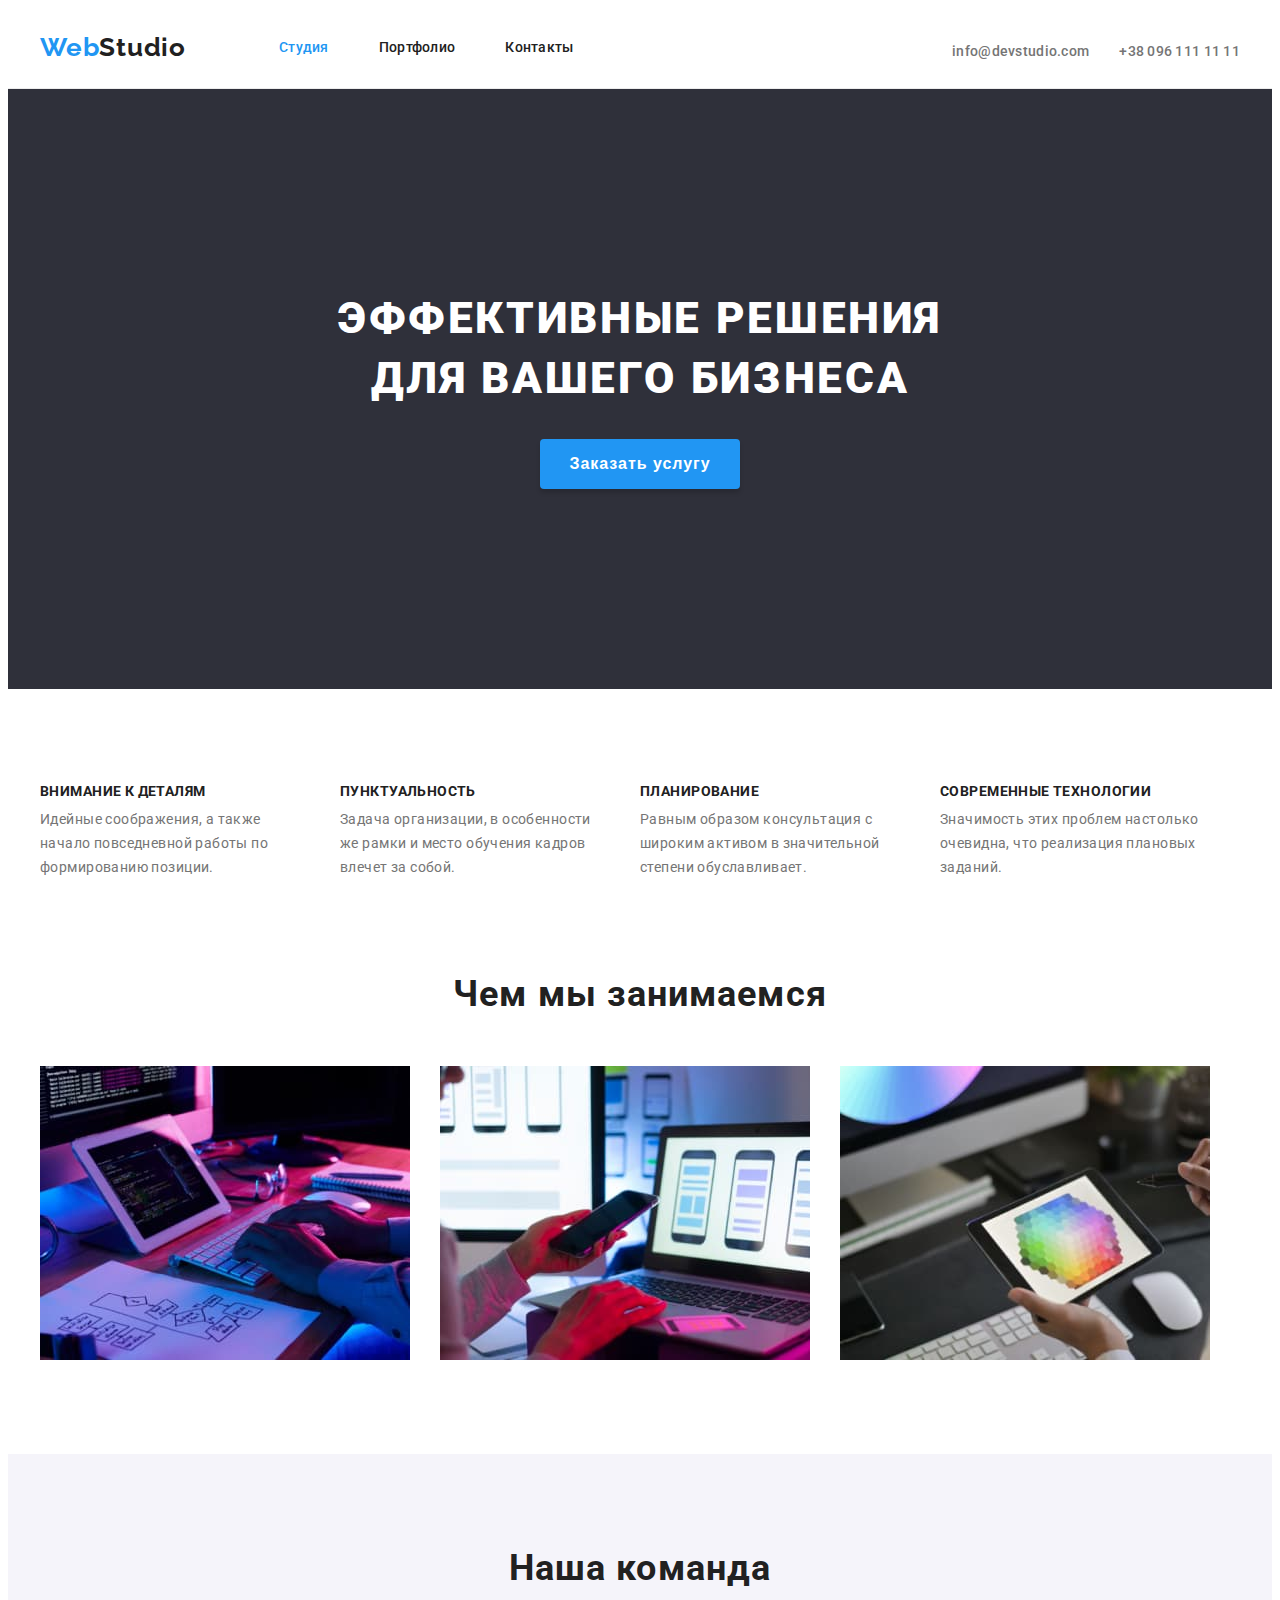
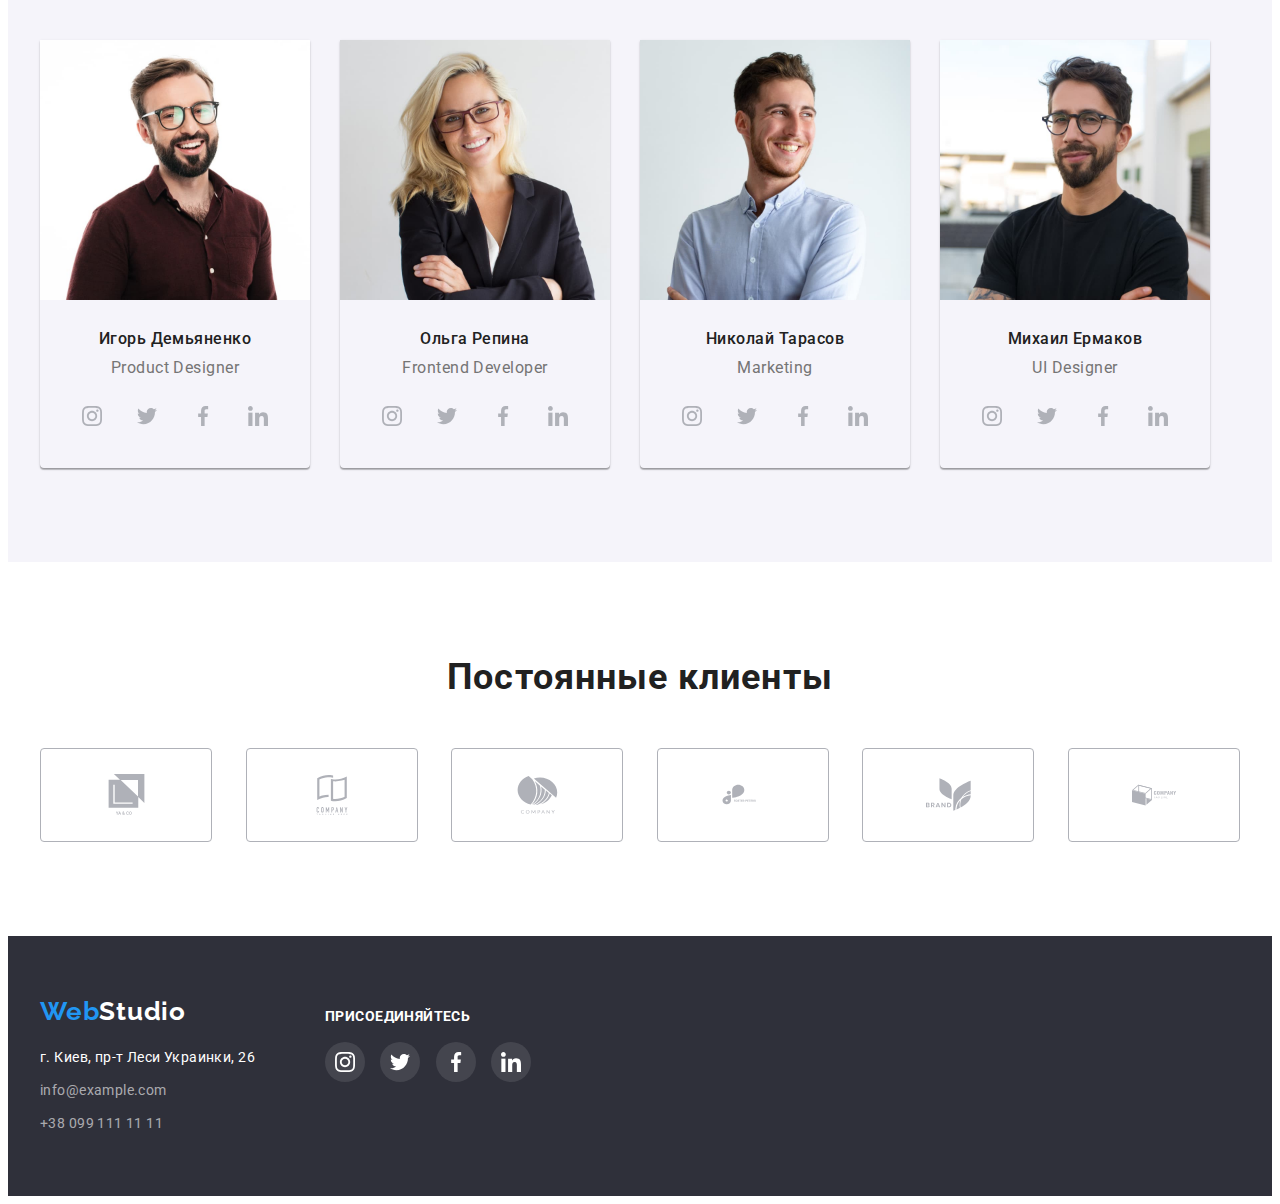
==== commit 6a8b594f: "добавляет иконки социальных сетей в футер и карточки сотрудников, добавля5т новые классы-утилиты" ====
--- a/index.html
+++ b/index.html
@@ -1,233 +1,441 @@
 <!DOCTYPE html>
 <html lang="ru">
-
-<head>
-  <meta charset="UTF-8" />
-  <meta http-equiv="X-UA-Compatible" content="IE=edge" />
-  <meta name="viewport" content="width=device-width, initial-scale=1.0" />
-  <title>WebStudio - еффективные решения для вашего бизнеса</title>
-
-  <link rel="stylesheet" href="https://cdnjs.cloudflare.com/ajax/libs/modern-normalize/1.1.0/modern-normalize.min.css"
-    integrity="sha512-wpPYUAdjBVSE4KJnH1VR1HeZfpl1ub8YT/NKx4PuQ5NmX2tKuGu6U/JRp5y+Y8XG2tV+wKQpNHVUX03MfMFn9Q=="
-    crossorigin="anonymous" referrerpolicy="no-referrer" />
-  <link rel="preconnect" href="https://fonts.gstatic.com" />
-  <link href="https://fonts.googleapis.com/css2?family=Raleway:wght@700&family=Roboto:wght@400;500;700;900&display=swap"
-    rel="stylesheet" />
-  <link rel="stylesheet" href="./css/styles.css" />
-</head>
-
-<body>
-  <!--HEADER-->
-  <header class="header">
-    <div class="header-section container">
-      <nav class="navigation">
-        <div class="nav-container">
-          <a class="logo" href="./">
-            <span class="logo-icon-color" lang="en">Web</span>Studio</a>
-          <ul class="menu">
+  <head>
+    <meta charset="UTF-8" />
+    <meta http-equiv="X-UA-Compatible" content="IE=edge" />
+    <meta name="viewport" content="width=device-width, initial-scale=1.0" />
+    <title>WebStudio - еффективные решения для вашего бизнеса</title>
+
+    <link
+      rel="stylesheet"
+      href="https://cdnjs.cloudflare.com/ajax/libs/modern-normalize/1.1.0/modern-normalize.min.css"
+      integrity="sha512-wpPYUAdjBVSE4KJnH1VR1HeZfpl1ub8YT/NKx4PuQ5NmX2tKuGu6U/JRp5y+Y8XG2tV+wKQpNHVUX03MfMFn9Q=="
+      crossorigin="anonymous"
+      referrerpolicy="no-referrer"
+    />
+    <link rel="preconnect" href="https://fonts.gstatic.com" />
+    <link
+      href="https://fonts.googleapis.com/css2?family=Raleway:wght@700&family=Roboto:wght@400;500;700;900&display=swap"
+      rel="stylesheet"
+    />
+    <link rel="stylesheet" href="./css/styles.css" />
+  </head>
+
+  <body>
+    <!--HEADER-->
+    <header class="header">
+      <div class="header-section container">
+        <nav class="navigation">
+          <div class="nav-container">
+            <a class="logo" href="./">
+              <span class="logo-icon-color" lang="en">Web</span>Studio</a
+            >
             <div class="menu-section">
-              <li class="menu-item">
-                <a class="menu-link current" href="./">Студия</a>
-              </li>
-              <li class="menu-item">
-                <a class="menu-link" href="./portfolio.html">Портфолио</a>
-              </li>
-              <li class="menu-item">
-                <a class="menu-link" href="">Контакты</a>
-              </li>
+              <ul class="menu">
+                <li class="menu-item">
+                  <a class="menu-link current" href="./">Студия</a>
+                </li>
+                <li class="menu-item">
+                  <a class="menu-link" href="./portfolio.html">Портфолио</a>
+                </li>
+                <li class="menu-item">
+                  <a class="menu-link" href="">Контакты</a>
+                </li>
+              </ul>
             </div>
+          </div>
+        </nav>
+        <ul class="info-list">
+          <li class="info-point">
+            <a class="mail-link" href="mailto:info@devstudio.com"
+              >info@devstudio.com</a
+            >
+          </li>
+          <li class="info-point">
+            <a class="tel-link" href="tel:+380961111111">+38 096 111 11 11</a>
+          </li>
+        </ul>
+      </div>
+    </header>
+
+    <main>
+      <!--HERO-->
+      <section class="hero">
+        <div class="hero-section container">
+          <h1 class="hero-header">
+            Эффективные решения<br />
+            для вашего бизнеса
+          </h1>
+          <button class="hero-button" type="button">Заказать услугу</button>
+        </div>
+      </section>
+
+      <!--OUR QUALITIES-->
+      <section class="section qualities">
+        <div class="qualities-section container">
+          <h2 hidden>Наши качества</h2>
+          <ul class="qualities-list">
+            <li class="qualities-point">
+              <h3 class="qualities-name">Внимание к деталям</h3>
+              <p class="qualities-description">
+                Идейные соображения, а также начало повседневной работы по
+                формированию позиции.
+              </p>
+            </li>
+            <li class="qualities-point">
+              <h3 class="qualities-name">Пунктуальность</h3>
+              <p class="qualities-description">
+                Задача организации, в особенности же рамки и место обучения
+                кадров влечет за собой.
+              </p>
+            </li>
+            <li class="qualities-point">
+              <h3 class="qualities-name">Планирование</h3>
+              <p class="qualities-description">
+                Равным образом консультация с широким активом в значительной
+                степени обуславливает.
+              </p>
+            </li>
+            <li class="qualities-point">
+              <h3 class="qualities-name">Современные технологии</h3>
+              <p class="qualities-description">
+                Значимость этих проблем настолько очевидна, что реализация
+                плановых заданий.
+              </p>
+            </li>
           </ul>
         </div>
-      </nav>
-      <ul class="info-list">
-        <li class="info-point">
-          <a class="mail-link" href="mailto:info@devstudio.com">info@devstudio.com</a>
-        </li>
-        <li class="info-point">
-          <a class="tel-link" href="tel:+380961111111">+38 096 111 11 11</a>
-        </li>
-      </ul>
-    </div>
-  </header>
-
-  <main>
-    <!--HERO-->
-    <section class="hero">
-      <div class="hero-section container">
-        <h1 class="hero-header">
-          Эффективные решения<br />
-          для вашего бизнеса
-        </h1>
-        <button class="hero-button" type="button">Заказать услугу</button>
-      </div>
-    </section>
-
-    <!--OUR QUALITIES-->
-    <section class="section qualities">
-      <div class="qualities-section container">
-        <h2 hidden>Наши качества</h2>
-        <ul class="qualities-list">
-          <li class="qualities-point">
-            <h3 class="qualities-name">Внимание к деталям</h3>
-            <p class="qualities-description">
-              Идейные соображения, а также начало повседневной работы по
-              формированию позиции.
-            </p>
-          </li>
-          <li class="qualities-point">
-            <h3 class="qualities-name">Пунктуальность</h3>
-            <p class="qualities-description">
-              Задача организации, в особенности же рамки и место обучения
-              кадров влечет за собой.
-            </p>
-          </li>
-          <li class="qualities-point">
-            <h3 class="qualities-name">Планирование</h3>
-            <p class="qualities-description">
-              Равным образом консультация с широким активом в значительной
-              степени обуславливает.
-            </p>
-          </li>
-          <li class="qualities-point">
-            <h3 class="qualities-name">Современные технологии</h3>
-            <p class="qualities-description">
-              Значимость этих проблем настолько очевидна, что реализация
-              плановых заданий.
-            </p>
+      </section>
+
+      <!--OUR-TASKS-->
+      <section class="tasks-section section">
+        <div class="tasks-container container">
+          <h2 class="tasks-header">Чем мы занимаемся</h2>
+          <ul class="tasks-list">
+            <li class="tasks-point">
+              <img
+                src="./images/tasks/wrighting-code.jpg"
+                alt="разработчик пишет код"
+                width="370"
+                height="294"
+              />
+            </li>
+            <li class="tasks-point">
+              <img
+                src="./images/tasks/testing.jpg"
+                alt="сотрудник тестирует приложение"
+                width="370"
+                height="294"
+              />
+            </li>
+            <li class="tasks-point">
+              <img
+                src="./images/tasks/making-design.jpg"
+                alt="сотрудник разрабатывает дизайн"
+                width="370"
+                height="294"
+              />
+            </li>
+          </ul>
+        </div>
+      </section>
+
+      <!--TEAM-->
+      <section class="team section">
+        <div class="team-section container">
+          <h2 class="team-header">Наша команда</h2>
+          <ul class="team-list">
+            <li class="team-point">
+              <img
+                src="./images/staff/ihor-demyanenko.jpg"
+                alt="игорь демьяненко"
+                width="270"
+                height="260"
+              />
+              <div class="member-box">
+                <h3 class="team-member">Игорь Демьяненко</h3>
+                <p class="member-description" lang="en">Product Designer</p>
+                <ul class="social-list">
+                  <li class="social-point">
+                    <a class="social-link team-social-link" href="">
+                      <svg class="social-icon">
+                        <use href="./images/icons.svg#icon-instagram"></use>
+                      </svg>
+                    </a>
+                  </li>
+                  <li class="social-point">
+                    <a class="social-link team-social-link" href="">
+                      <svg class="social-icon">
+                        <use href="./images/icons.svg#icon-twitter"></use>
+                      </svg>
+                    </a>
+                  </li>
+                  <li class="social-point">
+                    <a class="social-link team-social-link" href="">
+                      <svg class="social-icon">
+                        <use href="./images/icons.svg#icon-facebook"></use>
+                      </svg>
+                    </a>
+                  </li>
+                  <li class="social-point">
+                    <a class="social-link team-social-link" href="">
+                      <svg class="social-icon">
+                        <use href="./images/icons.svg#icon-linkedin"></use>
+                      </svg>
+                    </a>
+                  </li>
+                </ul>
+              </div>
+            </li>
+            <li class="team-point">
+              <img
+                src="./images/staff/olha-repina.jpg"
+                alt="ольга репина"
+                width="270"
+                height="260"
+              />
+              <div class="member-box">
+                <h3 class="team-member">Ольга Репина</h3>
+                <p class="member-description" lang="en">Frontend Developer</p>
+                <ul class="social-list">
+                  <li class="social-point">
+                    <a class="social-link team-social-link" href="">
+                      <svg class="social-icon">
+                        <use href="./images/icons.svg#icon-instagram"></use>
+                      </svg>
+                    </a>
+                  </li>
+                  <li class="social-point">
+                    <a class="social-link team-social-link" href="">
+                      <svg class="social-icon">
+                        <use href="./images/icons.svg#icon-twitter"></use>
+                      </svg>
+                    </a>
+                  </li>
+                  <li class="social-point">
+                    <a class="social-link team-social-link" href="">
+                      <svg class="social-icon">
+                        <use href="./images/icons.svg#icon-facebook"></use>
+                      </svg>
+                    </a>
+                  </li>
+                  <li class="social-point">
+                    <a class="social-link team-social-link" href="">
+                      <svg class="social-icon">
+                        <use href="./images/icons.svg#icon-linkedin"></use>
+                      </svg>
+                    </a>
+                  </li>
+                </ul>
+              </div>
+            </li>
+            <li class="team-point">
+              <img
+                src="./images/staff/nicolay-tarasov.jpg"
+                alt="николай тарасов"
+                width="270"
+                height="260"
+              />
+              <div class="member-box">
+                <h3 class="team-member">Николай Тарасов</h3>
+                <p class="member-description" lang="en">Marketing</p>
+                <ul class="social-list">
+                  <li class="social-point">
+                    <a class="social-link team-social-link" href="">
+                      <svg class="social-icon">
+                        <use href="./images/icons.svg#icon-instagram"></use>
+                      </svg>
+                    </a>
+                  </li>
+                  <li class="social-point">
+                    <a class="social-link team-social-link" href="">
+                      <svg class="social-icon">
+                        <use href="./images/icons.svg#icon-twitter"></use>
+                      </svg>
+                    </a>
+                  </li>
+                  <li class="social-point">
+                    <a class="social-link team-social-link" href="">
+                      <svg class="social-icon">
+                        <use href="./images/icons.svg#icon-facebook"></use>
+                      </svg>
+                    </a>
+                  </li>
+                  <li class="social-point">
+                    <a class="social-link team-social-link" href="">
+                      <svg class="social-icon">
+                        <use href="./images/icons.svg#icon-linkedin"></use>
+                      </svg>
+                    </a>
+                  </li>
+                </ul>
+              </div>
+            </li>
+            <li class="team-point">
+              <img
+                src="./images/staff/mikhail-ermakov.jpg"
+                alt="михаил ермаков"
+                width="270"
+                height="260"
+              />
+              <div class="member-box">
+                <h3 class="team-member">Михаил Ермаков</h3>
+                <p class="member-description" lang="en">UI Designer</p>
+                <ul class="social-list">
+                  <li class="social-point">
+                    <a class="social-link team-social-link" href="">
+                      <svg class="social-icon">
+                        <use href="./images/icons.svg#icon-instagram"></use>
+                      </svg>
+                    </a>
+                  </li>
+                  <li class="social-point">
+                    <a class="social-link team-social-link" href="">
+                      <svg class="social-icon">
+                        <use href="./images/icons.svg#icon-twitter"></use>
+                      </svg>
+                    </a>
+                  </li>
+                  <li class="social-point">
+                    <a class="social-link team-social-link" href="">
+                      <svg class="social-icon">
+                        <use href="./images/icons.svg#icon-facebook"></use>
+                      </svg>
+                    </a>
+                  </li>
+                  <li class="social-point">
+                    <a class="social-link team-social-link" href="">
+                      <svg class="social-icon">
+                        <use href="./images/icons.svg#icon-linkedin"></use>
+                      </svg>
+                    </a>
+                  </li>
+                </ul>
+              </div>
+            </li>
+          </ul>
+        </div>
+      </section>
+    </main>
+
+    <!-- OUR CLIENTS -->
+
+    <section class="clients-section section">
+      <div class="clients-container container">
+        <h2 class="clients-header">Постоянные клиенты</h2>
+        <ul class="client-list">
+          <li class="client-point">
+            <a class="client-link" href="">
+              <svg class="client-icon" width="41px" height="47px">
+                <use href="./images/icons.svg#icon-company-yaco"></use>
+              </svg>
+            </a>
+          </li>
+          <li class="client-point">
+            <a class="client-link" href="">
+              <svg class="client-icon" width="40px" height="52px">
+                <use href="./images/icons.svg#icon-company-pages"></use>
+              </svg>
+            </a>
+          </li>
+          <li class="client-point">
+            <a class="client-link" href="">
+              <svg class="client-icon" width="43px" height="41px">
+                <use href="./images/icons.svg#icon-company-slices"></use>
+              </svg>
+            </a>
+          </li>
+          <li class="client-point">
+            <a class="client-link" href="">
+              <svg class="client-icon" width="84px" height="41px">
+                <use href="./images/icons.svg#icon-foster-peters"></use>
+              </svg>
+            </a>
+          </li>
+          <li class="client-point">
+            <a class="client-link" href="">
+              <svg class="client-icon" width="63px" height="45px">
+                <use href="./images/icons.svg#icon-brand-leaves"></use>
+              </svg>
+            </a>
+          </li>
+          <li class="client-point">
+            <a class="client-link" href="">
+              <svg class="client-icon" width="94px" height="44px">
+                <use href="./images/icons.svg#icon-company-box"></use>
+              </svg>
+            </a>
           </li>
         </ul>
       </div>
     </section>
 
-    <!--OUR-TASKS-->
-    <section class="tasks-section section">
-      <div class="tasks-container container">
-        <h2 class="tasks-header">Чем мы занимаемся</h2>
-        <ul class="tasks-list">
-          <li class="tasks-point">
-            <img src="./images/tasks/wrighting-code.jpg" alt="разработчик пишет код" width="370" height="294" />
-          </li>
-          <li class="tasks-point">
-            <img src="./images/tasks/testing.jpg" alt="сотрудник тестирует приложение" width="370" height="294" />
-          </li>
-          <li class="tasks-point">
-            <img src="./images/tasks/making-design.jpg" alt="сотрудник разрабатывает дизайн" width="370" height="294" />
-          </li>
-        </ul>
+    <!--FOOTER-->
+    <footer class="footer footer-section">
+      <div class="container footer-container">
+        <div class="footer-logo-adress-box">
+          <a class="logo logo-footer" href="./"
+            ><span class="logo-icon-color" lang="en">Web</span
+            ><span class="logo-icon-right" lang="en">Studio</span></a
+          >
+          <address class="adress">
+            <ul class="adress-list">
+              <li class="footer-location">
+                <a
+                  class="location-link"
+                  href="https://goo.gl/maps/LH7wRKLAsP6Fqup57"
+                  target="_blank"
+                  rel="noopener, noreferrer"
+                  >г. Киев, пр-т Леси Украинки, 26</a
+                >
+              </li>
+              <li>
+                <a class="footer-mail" href="mailto:info@example.com"
+                  >info@example.com</a
+                >
+              </li>
+              <li>
+                <a class="footer-tel" href="tel:+380991111111"
+                  >+38 099 111 11 11</a
+                >
+              </li>
+            </ul>
+          </address>
+        </div>
+        <div class="footer-social-container">
+          <p class="footer-social-p">Присоединяйтесь</p>
+          <ul class="social-list footer-social-list">
+            <li class="social-point">
+              <a class="social-link footer-social-link" href="">
+                <svg class="social-icon">
+                  <use href="./images/icons.svg#icon-instagram"></use>
+                </svg>
+              </a>
+            </li>
+            <li class="social-point">
+              <a class="social-link footer-social-link" href="">
+                <svg class="social-icon">
+                  <use href="./images/icons.svg#icon-twitter"></use>
+                </svg>
+              </a>
+            </li>
+            <li class="social-point">
+              <a class="social-link footer-social-link" href="">
+                <svg class="social-icon">
+                  <use href="./images/icons.svg#icon-facebook"></use>
+                </svg>
+              </a>
+            </li>
+            <li class="social-point">
+              <a class="social-link footer-social-link" href="">
+                <svg class="social-icon">
+                  <use href="./images/icons.svg#icon-linkedin"></use>
+                </svg>
+              </a>
+            </li>
+          </ul>
+        </div>
       </div>
-    </section>
-
-    <!--TEAM-->
-    <section class="team section">
-      <div class="team-section container">
-        <h2 class="team-header">Наша команда</h2>
-        <ul class="team-list">
-          <li class="team-point">
-            <img src="./images/staff/ihor-demyanenko.jpg" alt="игорь демьяненко" width="270" height="260" />
-            <div class="member-box">
-              <h3 class="team-member">Игорь Демьяненко</h3>
-              <p class="member-description" lang="en">Product Designer</p>
-            </div>
-          </li>
-          <li class="team-point">
-            <img src="./images/staff/olha-repina.jpg" alt="ольга репина" width="270" height="260" />
-            <div class="member-box">
-              <h3 class="team-member">Ольга Репина</h3>
-              <p class="member-description" lang="en">Frontend Developer</p>
-            </div>
-          </li>
-          <li class="team-point">
-            <img src="./images/staff/nicolay-tarasov.jpg" alt="николай тарасов" width="270" height="260" />
-            <div class="member-box">
-              <h3 class="team-member">Николай Тарасов</h3>
-              <p class="member-description" lang="en">Marketing</p>
-            </div>
-          </li>
-          <li class="team-point">
-            <img src="./images/staff/mikhail-ermakov.jpg" alt="михаил ермаков" width="270" height="260" />
-            <div class="member-box">
-              <h3 class="team-member">Михаил Ермаков</h3>
-              <p class="member-description" lang="en">UI Designer</p>
-            </div>
-          </li>
-        </ul>
-      </div>
-    </section>
-  </main>
-
-  <!-- OUR CLIENTS -->
-
-  <section class="clients-section section">
-    <div class="clients-container container">
-      <h2 class="clients-header">Постоянные клиенты</h2>
-      <ul class="client-list">
-        <li class="client-point">
-          <a class="client-link" href="">
-            <svg class="client-icon" width=41px height=47px>
-              <use href="./images/icons.svg#icon-company-yaco"></use>
-            </svg>
-          </a>
-        </li>
-        <li class="client-point">
-          <a class="client-link" href="">
-            <svg class="client-icon" width=40px height=52px>
-              <use href="./images/icons.svg#icon-company-pages"></use>
-            </svg>
-          </a>
-        </li>
-        <li class="client-point">
-          <a class="client-link" href="">
-            <svg class="client-icon" width=43px height=41px>
-              <use href="./images/icons.svg#icon-company-slices"></use>
-            </svg>
-          </a>
-        </li>
-        <li class="client-point">
-          <a class="client-link" href="">
-            <svg class="client-icon" width=84px height=41px>
-              <use href="./images/icons.svg#icon-foster-peters"></use>
-            </svg>
-          </a>
-        </li>
-        <li class="client-point">
-          <a class="client-link" href="">
-            <svg class="client-icon" width=63px height=45px>
-              <use href="./images/icons.svg#icon-brand-leaves"></use>
-            </svg>
-          </a>
-        </li>
-        <li class="client-point">
-          <a class="client-link" href="">
-            <svg class="client-icon" width=94px height=44px>
-              <use href="./images/icons.svg#icon-company-box"></use>
-            </svg>
-          </a>
-        </li>
-      </ul>
-    </div>
-  </section>
-
-  <!--FOOTER-->
-  <footer class="footer footer-section">
-    <div class="container footer-container">
-      <a class="logo logo-footer" href="./"><span class="logo-icon-color" lang="en">Web</span><span
-          class="logo-icon-right" lang="en">Studio</span></a>
-      <address class="adress">
-        <ul class="adress-list">
-          <li class="footer-location">
-            <a class="location-link" href="https://goo.gl/maps/LH7wRKLAsP6Fqup57" target="_blank"
-              rel="noopener, noreferrer">г. Киев, пр-т Леси Украинки, 26</a>
-          </li>
-          <li>
-            <a class="footer-mail" href="mailto:info@example.com">info@example.com</a>
-          </li>
-          <li>
-            <a class="footer-tel" href="tel:+380991111111">+38 099 111 11 11</a>
-          </li>
-        </ul>
-      </address>
-    </div>
-  </footer>
-</body>
-
-</html>+    </footer>
+  </body>
+</html>
--- a/css/styles.css
+++ b/css/styles.css
@@ -6,7 +6,7 @@
   --font-weight-p: 400;
   --font-weight-member: 500;
 
-  --clients-accent-color:#2196F3;
+  --icon-fill-color: #afb1b8;
   --logo-icon-color-left: #2196f3;
   --logo-icon-color-right: #ffffff;
   --accent-color: #2196f3;
@@ -80,9 +80,6 @@
   margin: -1px;
 }
 
-/* INDEX.HTML */
-/* HEADER */
-
 .container {
   margin: 0 auto;
   width: 1200px;
@@ -96,8 +93,21 @@
 }
 
 .footer-section {
-  padding-top: 60px;
   padding-bottom: 60px;
+}
+
+.team-social-link {
+  background-color: transparent;
+  fill: #afb1b8;
+}
+
+.footer-social-link {
+  background-color: rgba(255, 255, 255, 0.1);
+  fill: #ffffff;
+}
+
+.footer-social-list {
+  margin-top: 20px;
 }
 
 /* УТИЛИТЫ END */
@@ -376,8 +386,44 @@
 .member-box {
   display: flex;
   flex-direction: column;
+  align-items: center;
   padding-top: 30px;
   padding-bottom: 30px;
+}
+
+.social-list {
+  display: flex;
+  justify-content: space-between;
+  align-items: center;
+  margin-top: 16px;
+  width: 206px;
+  height: 44px;
+}
+
+.social-point {
+  display: block;
+  width: 40px;
+  height: 40px;
+  border-radius: 50%;
+}
+
+.social-link {
+  display: flex;
+  justify-content: center;
+  align-items: center;
+  width: 100%;
+  height: 100%;
+  border-radius: 50%;
+}
+
+.social-link:focus,
+.social-link:hover {
+  background-color: var(--accent-color);
+  fill: #ffffff;
+}
+.social-icon {
+  width: 20px;
+  height: 20px;
 }
 
 .team-member {
@@ -421,7 +467,6 @@
   letter-spacing: 0.03em;
 }
 
-
 .client-list {
   display: flex;
   justify-content: space-between;
@@ -430,13 +475,13 @@
 .client-point {
   width: 170px;
   height: 92px;
-  border: 1px solid #AFB1B8;
+  border: 1px solid #afb1b8;
   border-radius: 4px;
 }
 
 .client-point:hover,
 .client-point:focus {
-  border: 1px solid  var(--clients-accent-color);
+  border: 1px solid var(--accent-color);
   border-radius: 4px;
 }
 
@@ -448,12 +493,14 @@
   height: 100%;
 }
 
+.client-icon {
+  fill: var(--icon-fill-color);
+}
+
 .client-link:hover .client-icon,
 .client-link:focus .client-icon {
-  fill: var(--clients-accent-color);
-}
-
-
+  fill: var(--accent-color);
+}
 
 /* CLIENTS END */
 
@@ -461,7 +508,6 @@
 
 .footer-container {
   display: flex;
-  flex-direction: column;
 }
 
 .footer {
@@ -511,7 +557,34 @@
   margin-bottom: 9px;
   margin-right: auto;
 }
-/* FOOER END */
+
+.footer-logo-adress-box {
+  display: flex;
+  flex-direction: column;
+  margin-top: 60px;
+  margin-bottom: ;
+}
+
+.footer-social-container {
+  display: flex;
+  flex-direction: column;
+  width: 206px;
+  height: 80px;
+  margin-top: 72px;
+  margin-left: 70px;
+}
+
+.footer-social-p {
+  font-weight: var(--font-weight-secondary);
+  font-size: 14px;
+  line-height: 16px;
+  letter-spacing: 0.03em;
+  text-transform: uppercase;
+
+  color: #ffffff;
+}
+
+/* FOOTER END */
 
 /* PORTFOLIO */
 
@@ -577,9 +650,7 @@
 }
 
 .portfolio-point:hover {
-  box-shadow:
-    0px 1px 1px rgba(0, 0, 0, 0.12),
-    0px 4px 4px rgba(0, 0, 0, 0.06),
+  box-shadow: 0px 1px 1px rgba(0, 0, 0, 0.12), 0px 4px 4px rgba(0, 0, 0, 0.06),
     1px 4px 6px rgba(0, 0, 0, 0.16);
 }
 
@@ -616,3 +687,5 @@
   color: var(--description-color);
 }
 /* PORTFOLIO ITEMS END */
+
+/* разобраться с иконками социальных сетей */
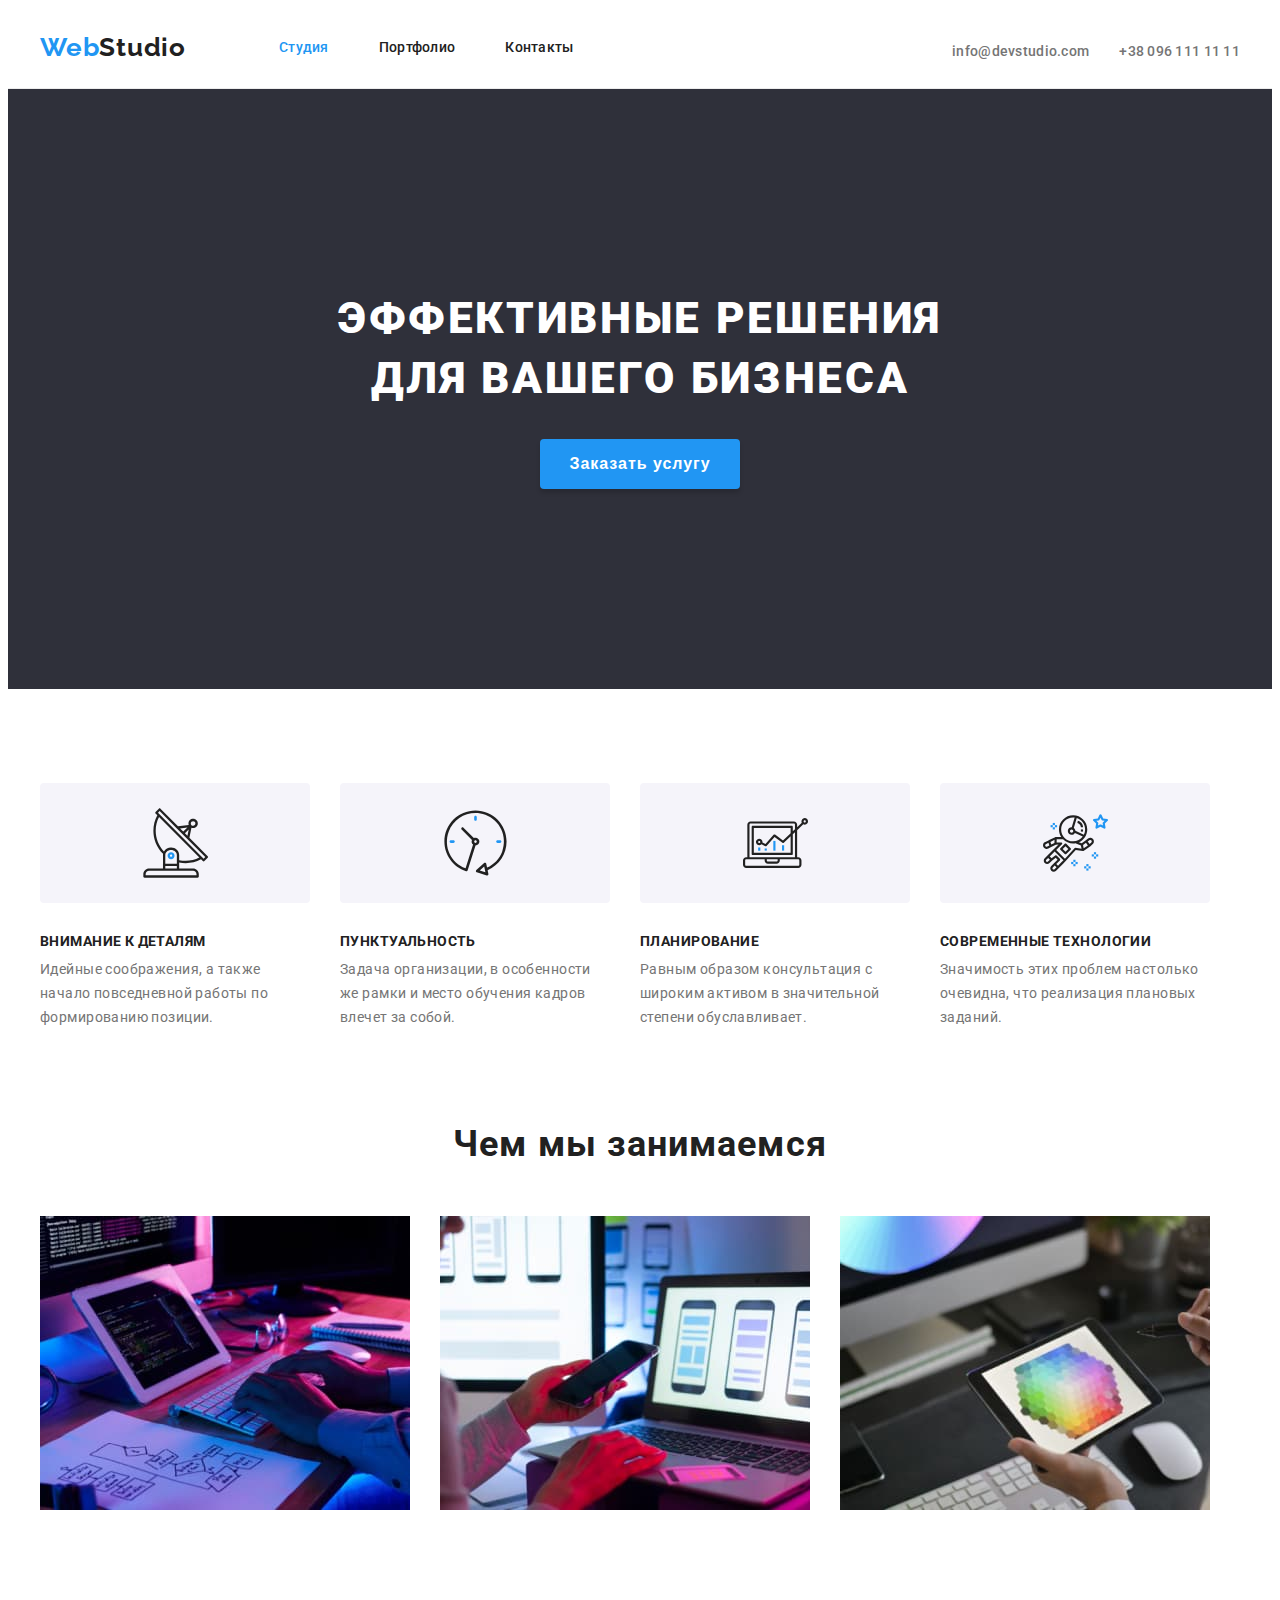
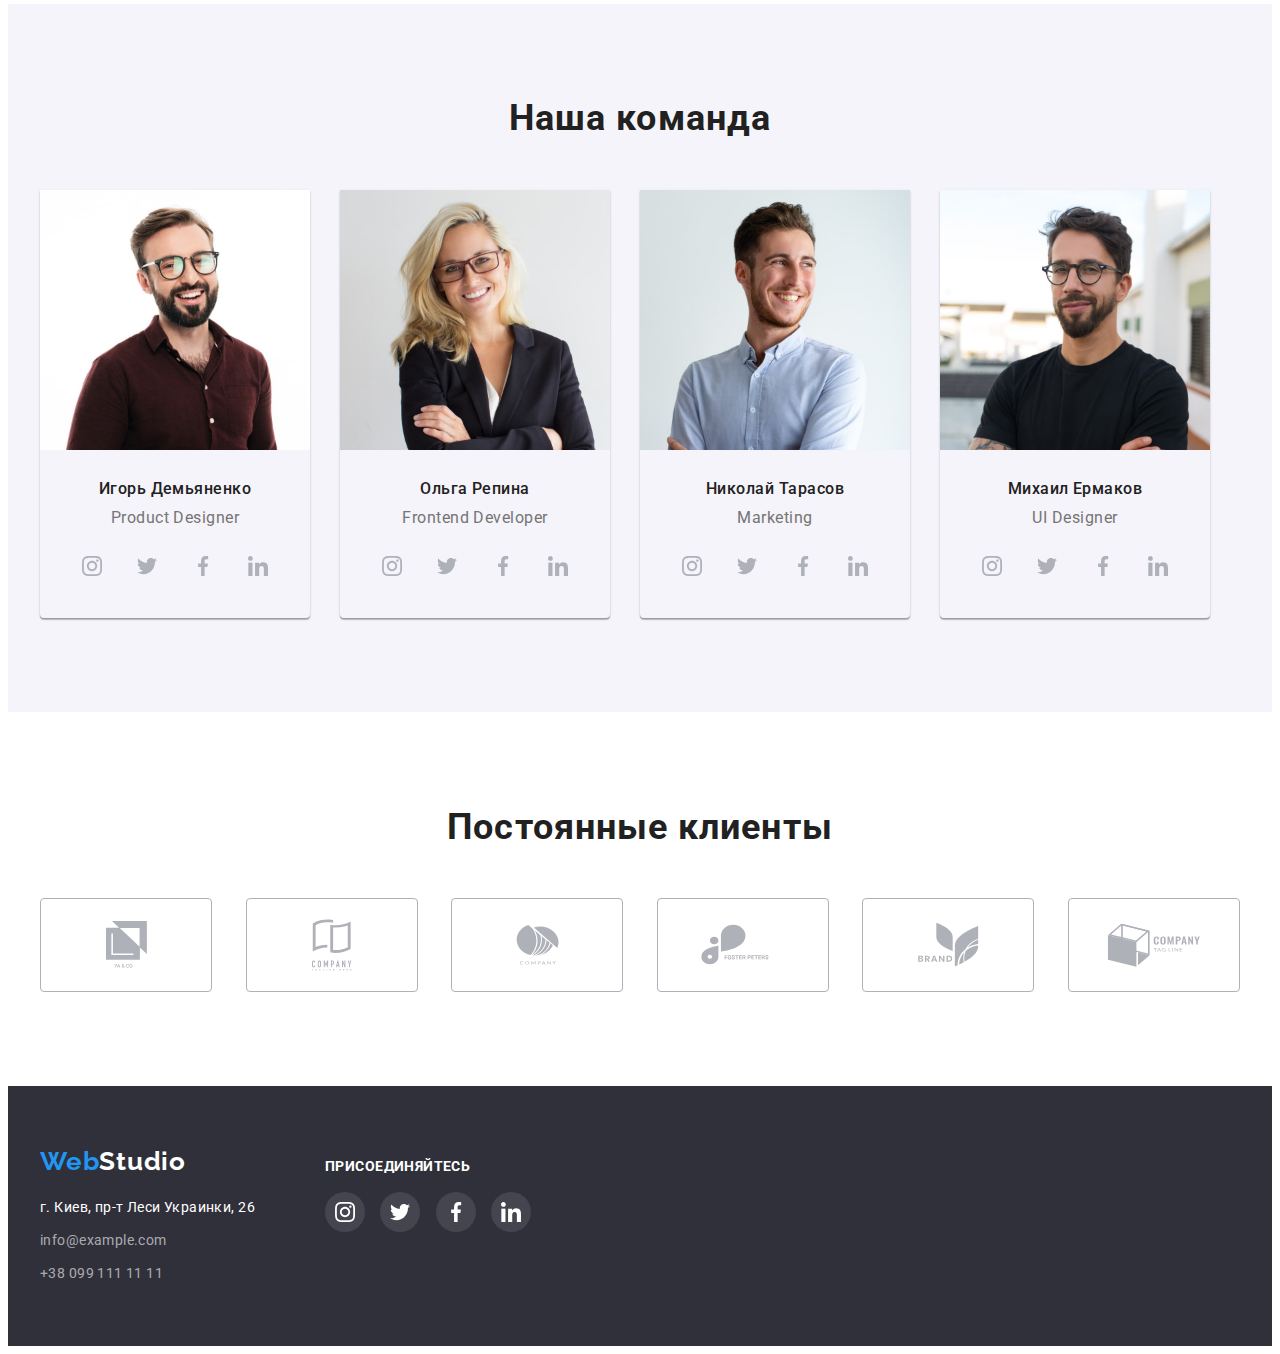
==== commit adc1c280: "добавляет иконки качеств" ====
--- a/index.html
+++ b/index.html
@@ -76,6 +76,11 @@
           <h2 hidden>Наши качества</h2>
           <ul class="qualities-list">
             <li class="qualities-point">
+              <div class="qualities-icon-box">
+                <svg class="qualities-icon" width="65" height="70">
+                  <use href="./images/icons.svg#icon-antenna"></use>
+                </svg>
+              </div>
               <h3 class="qualities-name">Внимание к деталям</h3>
               <p class="qualities-description">
                 Идейные соображения, а также начало повседневной работы по
@@ -83,6 +88,11 @@
               </p>
             </li>
             <li class="qualities-point">
+              <div class="qualities-icon-box">
+                <svg class="qualities-icon" width="65" height="70">
+                  <use href="./images/icons.svg#icon-clock"></use>
+                </svg>
+              </div>
               <h3 class="qualities-name">Пунктуальность</h3>
               <p class="qualities-description">
                 Задача организации, в особенности же рамки и место обучения
@@ -90,6 +100,11 @@
               </p>
             </li>
             <li class="qualities-point">
+              <div class="qualities-icon-box">
+                <svg class="qualities-icon" width="65" height="70">
+                  <use href="./images/icons.svg#icon-diagram"></use>
+                </svg>
+              </div>
               <h3 class="qualities-name">Планирование</h3>
               <p class="qualities-description">
                 Равным образом консультация с широким активом в значительной
@@ -97,6 +112,11 @@
               </p>
             </li>
             <li class="qualities-point">
+              <div class="qualities-icon-box">
+                <svg class="qualities-icon" width="65" height="70">
+                  <use href="./images/icons.svg#icon-astronaut"></use>
+                </svg>
+              </div>
               <h3 class="qualities-name">Современные технологии</h3>
               <p class="qualities-description">
                 Значимость этих проблем настолько очевидна, что реализация
@@ -327,7 +347,7 @@
           <li class="client-point">
             <a class="client-link" href="">
               <svg class="client-icon" width="41px" height="47px">
-                <use href="./images/icons.svg#icon-company-yaco"></use>
+                <use href="./images/icons.svg#icon-company-ya-co"></use>
               </svg>
             </a>
           </li>
@@ -348,14 +368,14 @@
           <li class="client-point">
             <a class="client-link" href="">
               <svg class="client-icon" width="84px" height="41px">
-                <use href="./images/icons.svg#icon-foster-peters"></use>
+                <use href="./images/icons.svg#icon-company-foster-peters"></use>
               </svg>
             </a>
           </li>
           <li class="client-point">
             <a class="client-link" href="">
               <svg class="client-icon" width="63px" height="45px">
-                <use href="./images/icons.svg#icon-brand-leaves"></use>
+                <use href="./images/icons.svg#icon-company-leaves"></use>
               </svg>
             </a>
           </li>
--- a/css/styles.css
+++ b/css/styles.css
@@ -288,6 +288,21 @@
   width: 270px;
 }
 
+.qualities-icon-box {
+  display: flex;
+  align-items: center;
+  justify-content: center;
+  margin-bottom: 30px;
+  border-radius: 4px;
+  width: 270px;
+  height: 120px;
+
+  background-color: #f5f4fa;
+}
+
+.qualities-icon {
+}
+
 .qualities-name {
   display: inline-block;
   margin-bottom: 9px;
@@ -562,7 +577,6 @@
   display: flex;
   flex-direction: column;
   margin-top: 60px;
-  margin-bottom: ;
 }
 
 .footer-social-container {
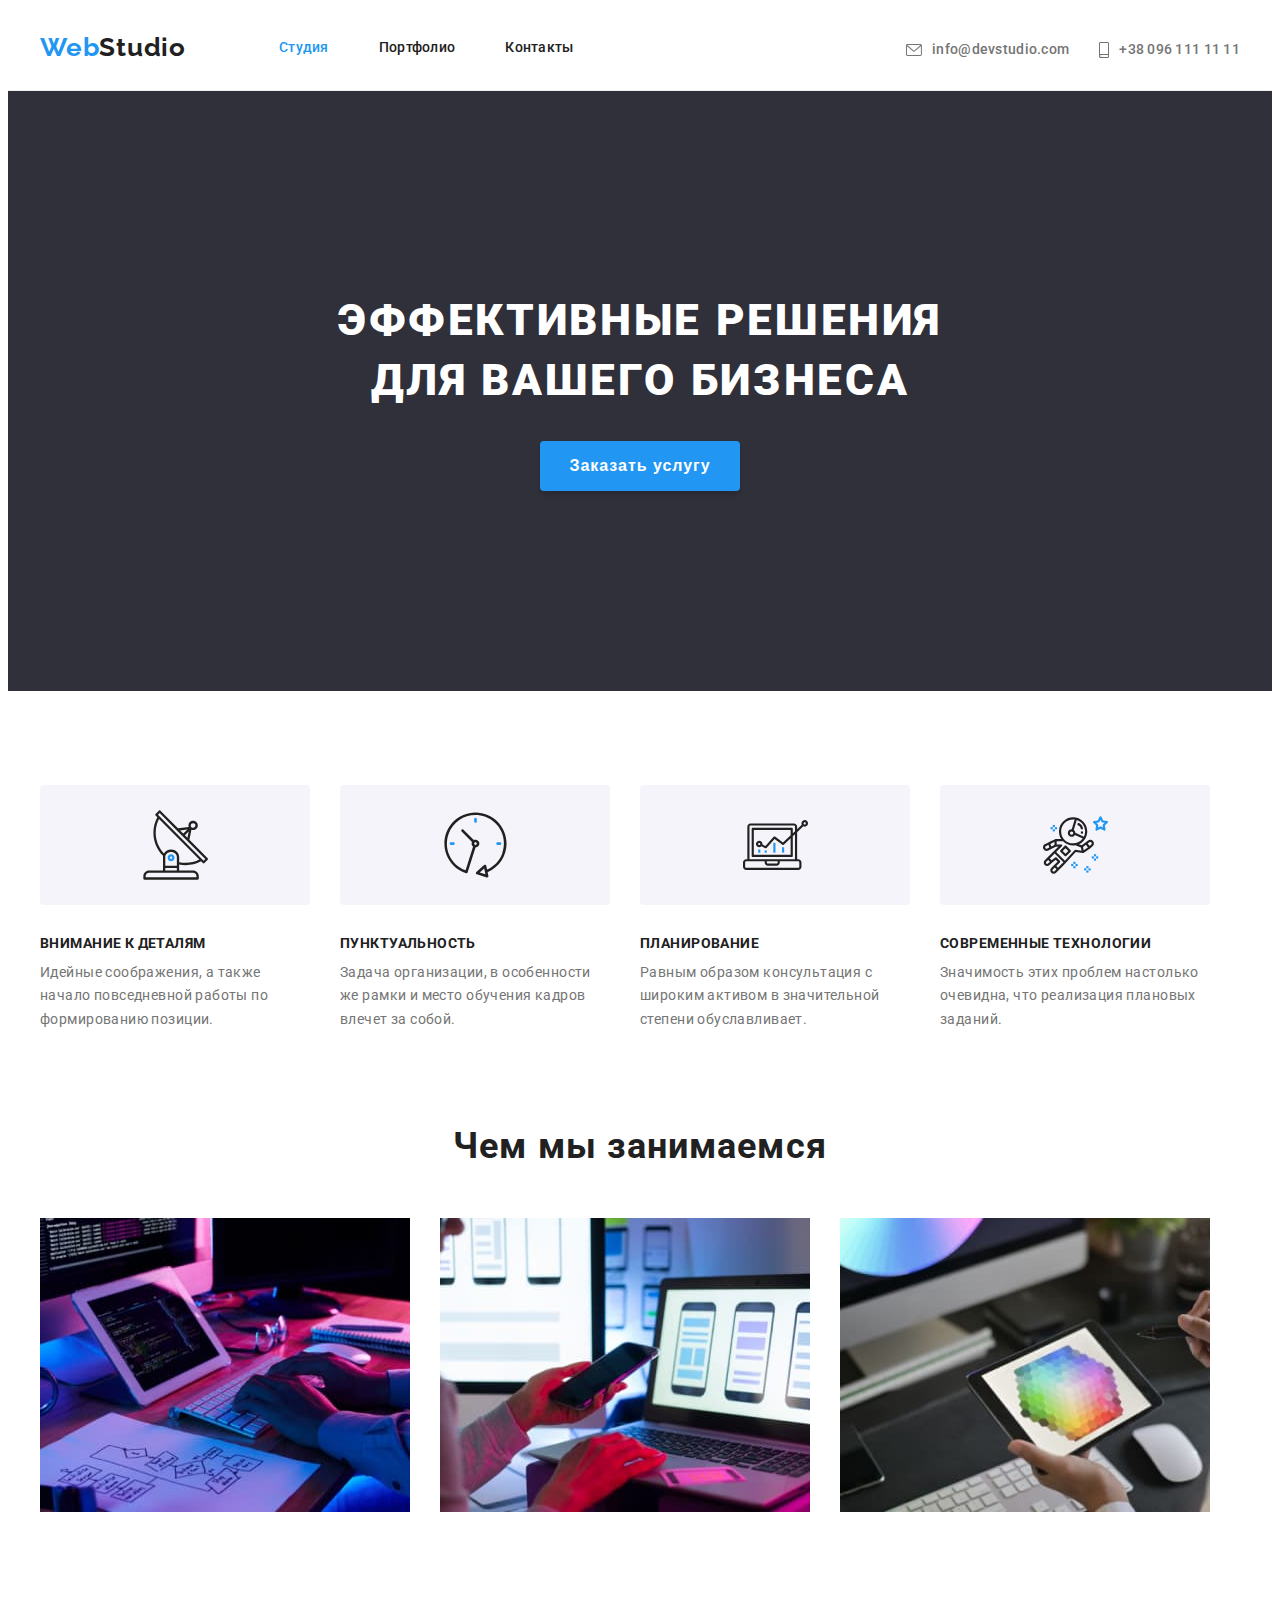
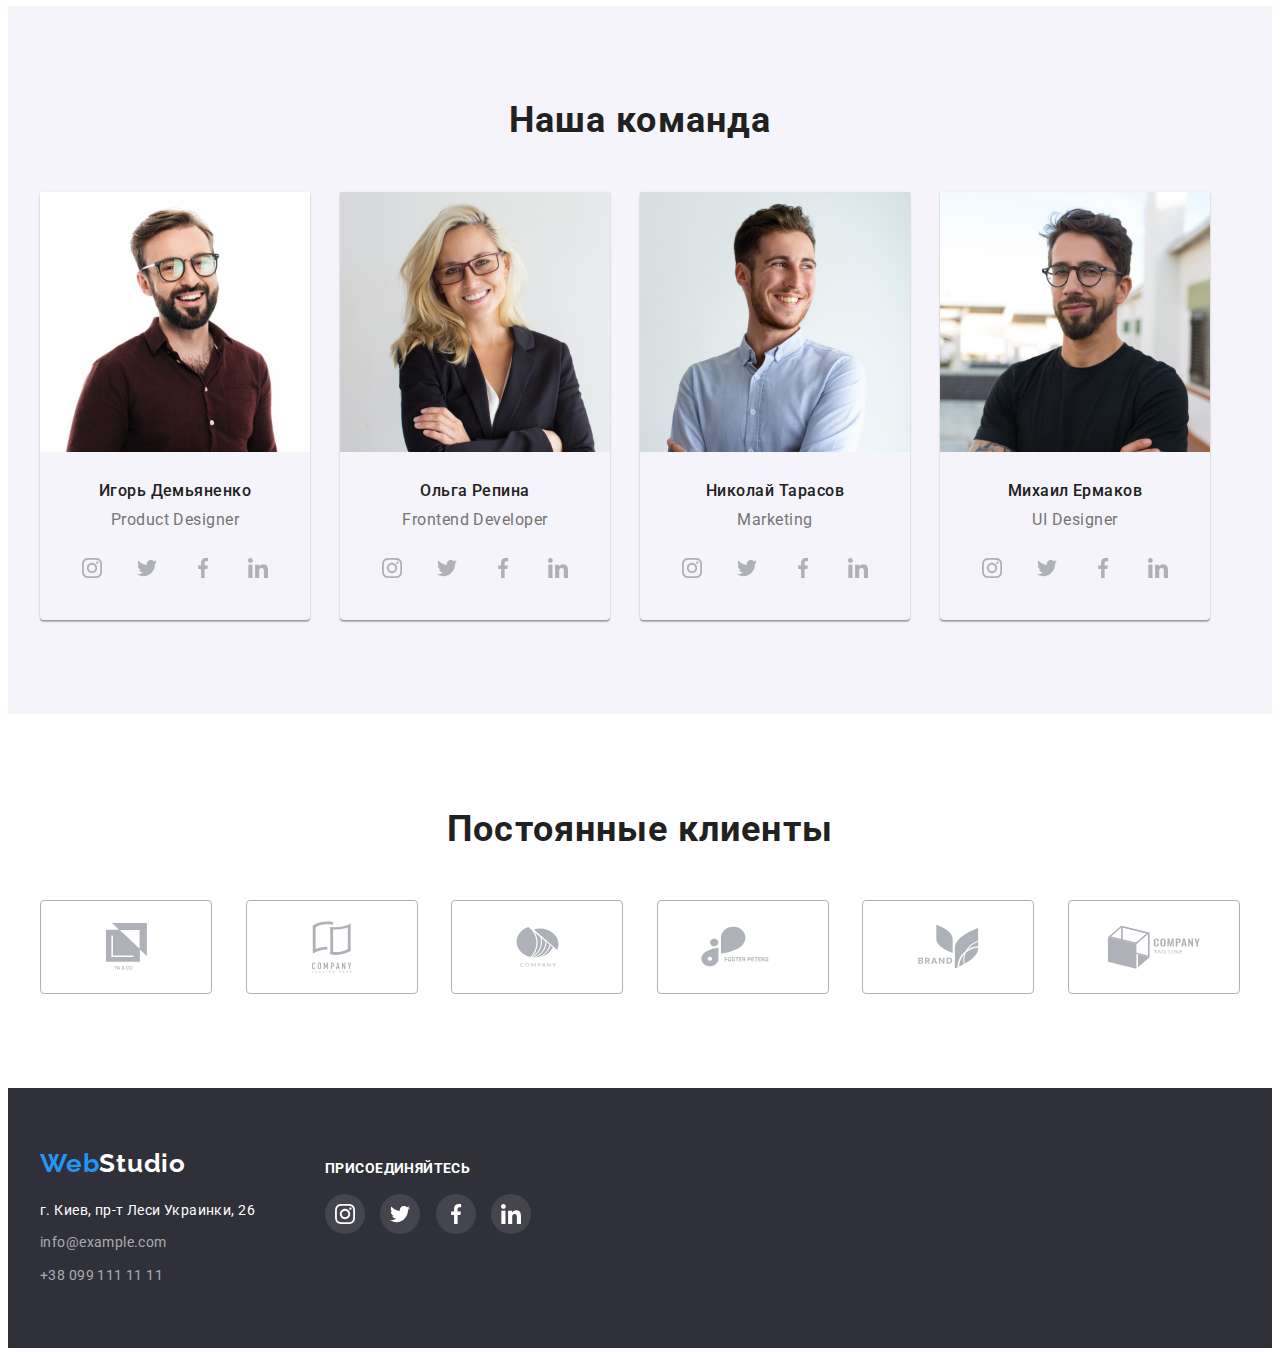
==== commit 5c065dc6: "размещает иконки в mail и tel" ====
--- a/index.html
+++ b/index.html
@@ -47,12 +47,20 @@
         </nav>
         <ul class="info-list">
           <li class="info-point">
-            <a class="mail-link" href="mailto:info@devstudio.com"
-              >info@devstudio.com</a
-            >
+            <a class="mail-link" href="mailto:info@devstudio.com">
+              <svg class="header-icon" width="16" height="12">
+                <use href="./images/icons.svg#icon-envelope"></use>
+              </svg>
+              info@devstudio.com
+            </a>
           </li>
           <li class="info-point">
-            <a class="tel-link" href="tel:+380961111111">+38 096 111 11 11</a>
+            <a class="tel-link" href="tel:+380961111111">
+              <svg class="header-icon" width="10" height="16">
+                <use href="./images/icons.svg#icon-smartphone"></use>
+              </svg>
+              +38 096 111 11 11
+            </a>
           </li>
         </ul>
       </div>
--- a/css/styles.css
+++ b/css/styles.css
@@ -190,28 +190,45 @@
 }
 
 .mail-link {
+  display: flex;
+  align-items: center;
+
   line-height: 1.14;
   letter-spacing: 0.02em;
   color: var(--header-info-color);
 
+  fill: var(--header-info-color);
+
   padding-top: 32px;
   padding-bottom: 32px;
 }
+
 .tel-link {
+  display: flex;
+  align-items: center;
+
   line-height: 1.14;
   letter-spacing: 0.02em;
   color: var(--header-info-color);
 
+  fill: var(--header-info-color);
+
   padding-top: 32px;
   padding-bottom: 32px;
 }
 .mail-link:hover,
 .tel-link:hover {
   color: var(--accent-color);
+  fill: var(--accent-color);
 }
 .mail-link:focus,
 .tel-link:focus {
   color: var(--accent-color);
+  fill: var(--accent-color);
+}
+
+.header-icon {
+  margin-right: 10px;
 }
 /* HEADER END */
 
